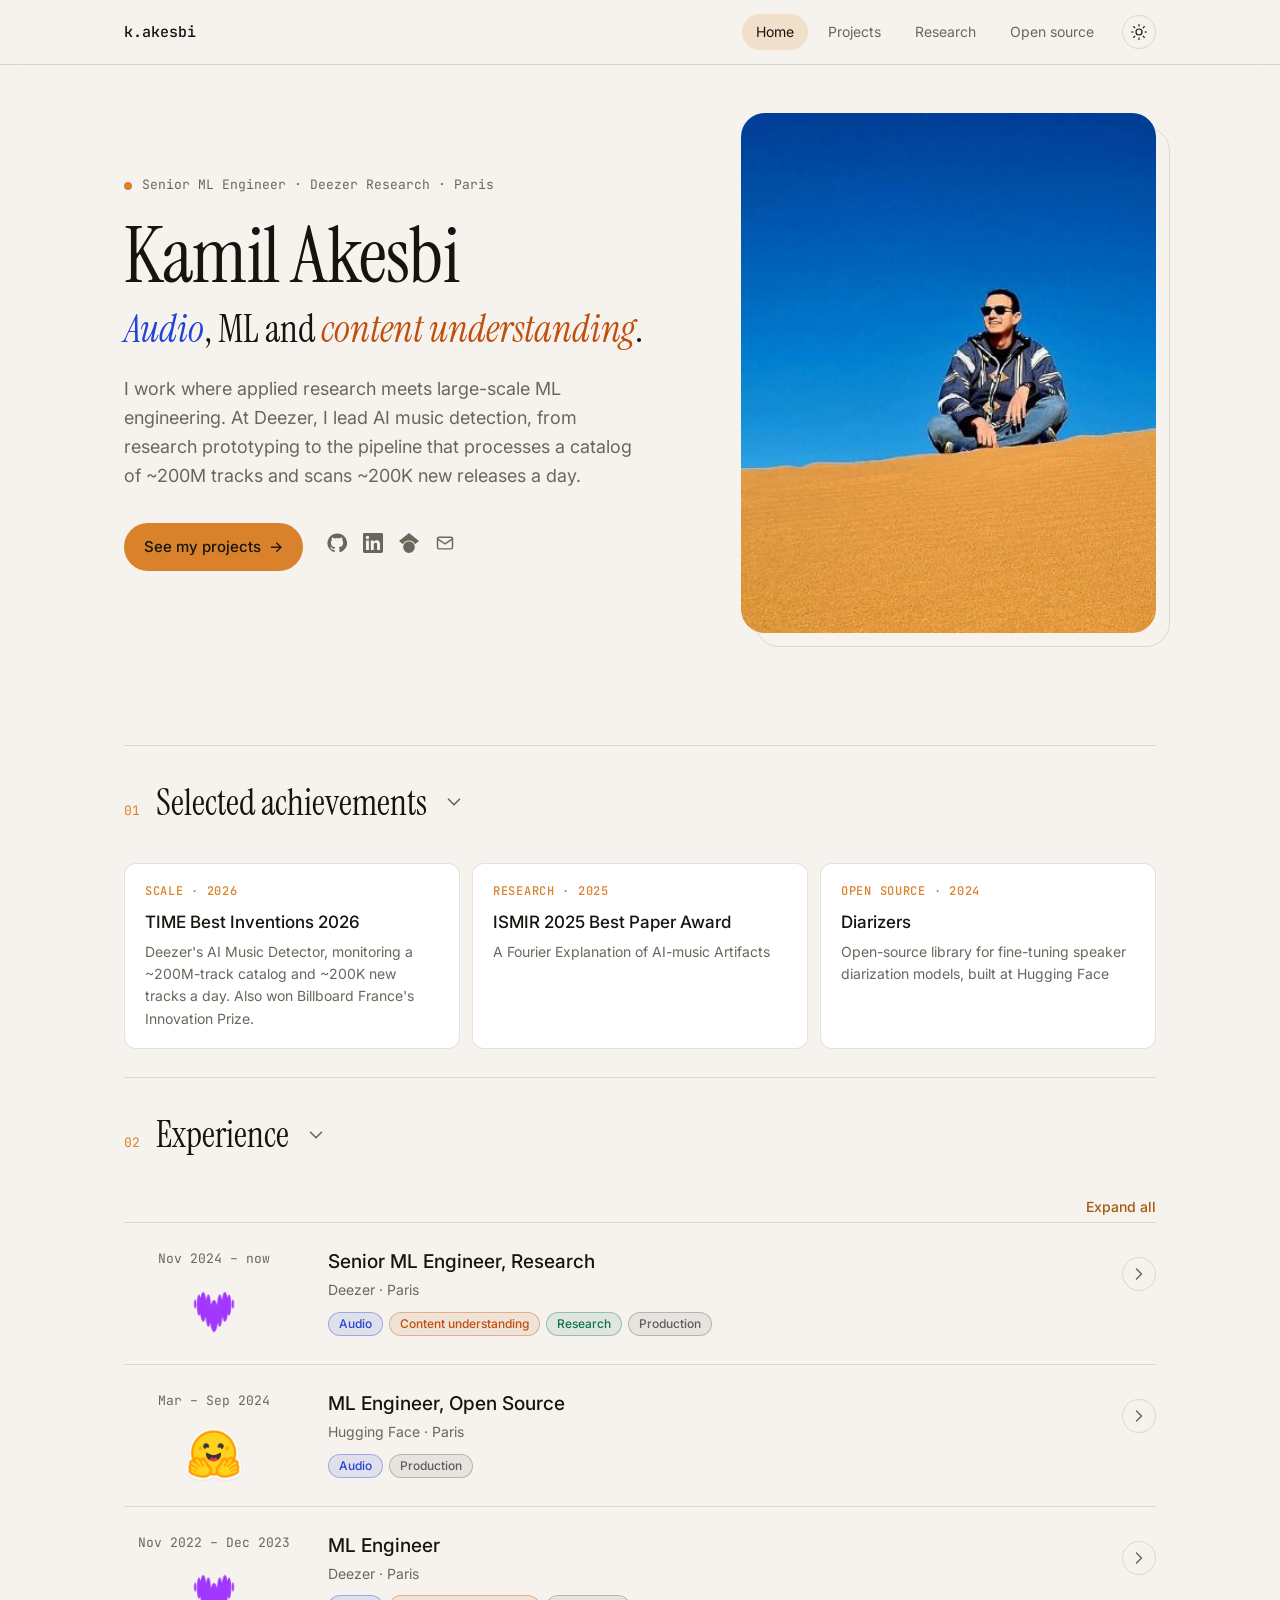
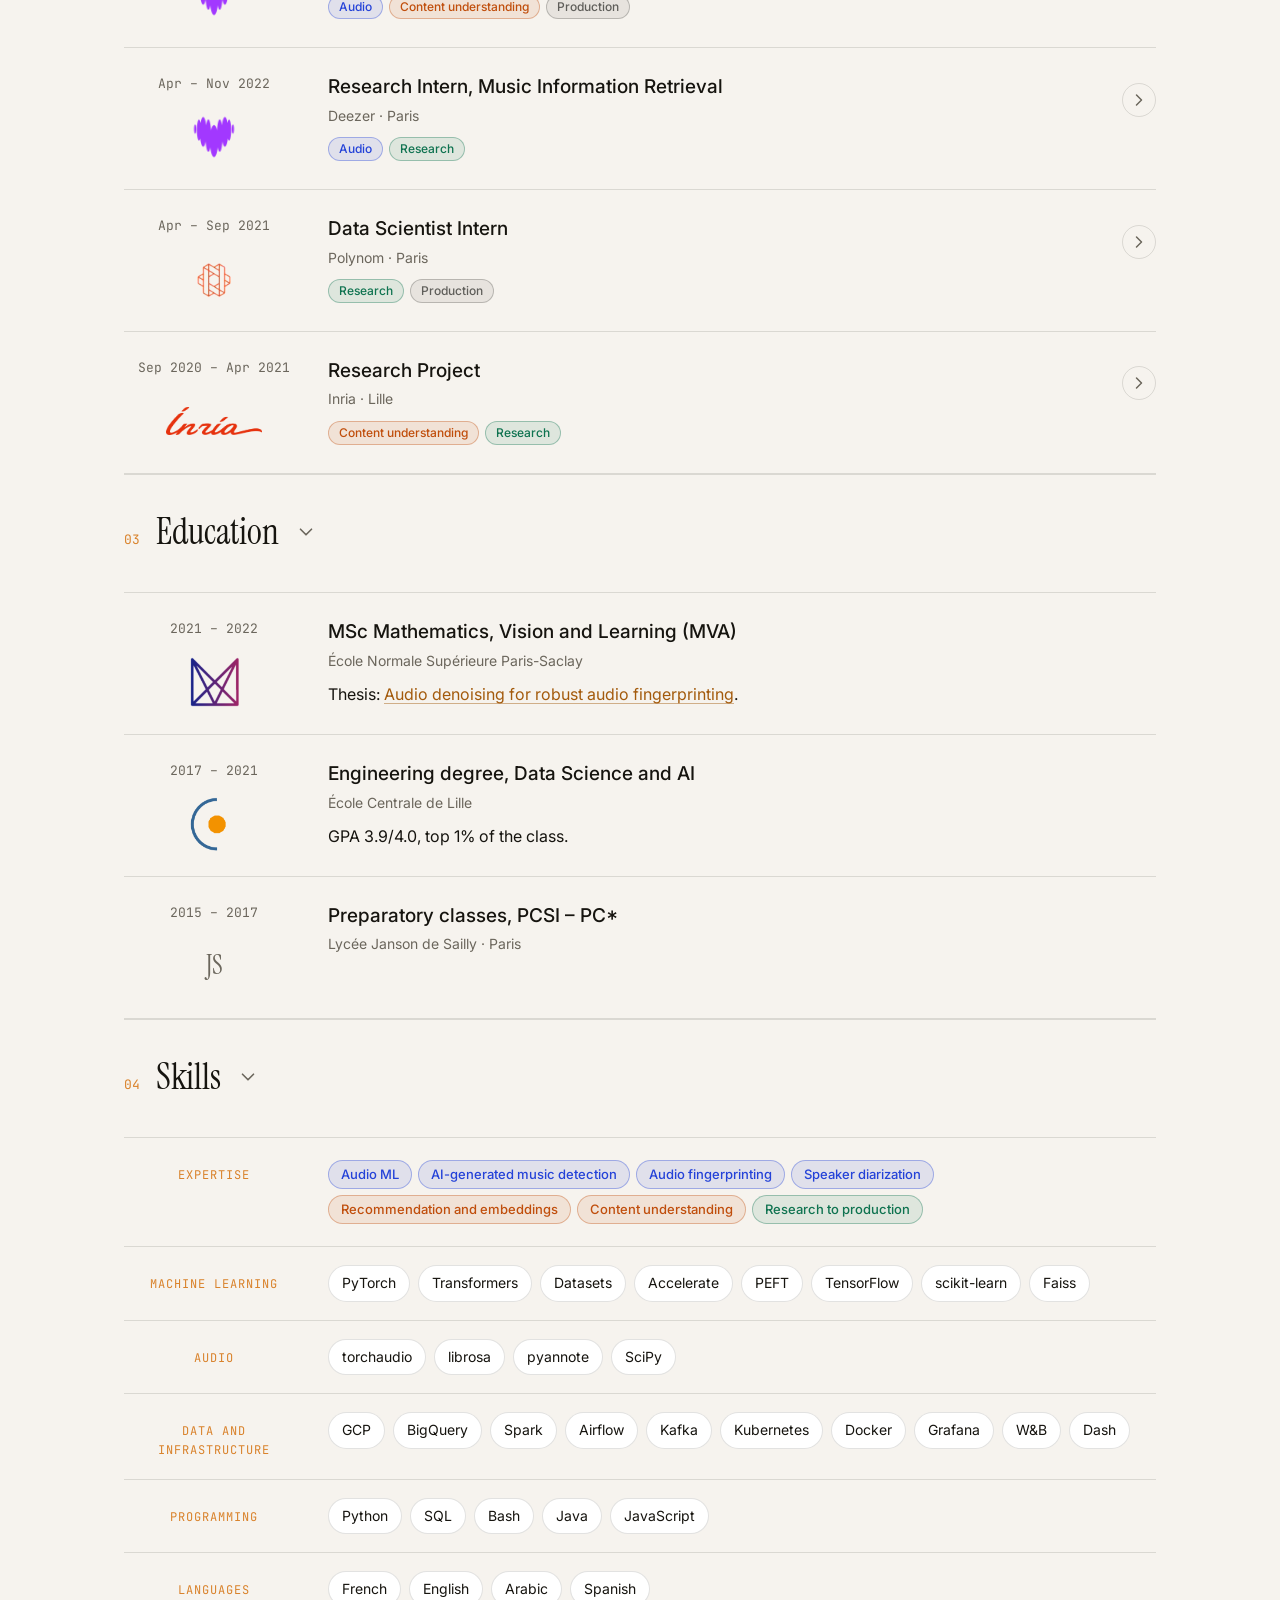
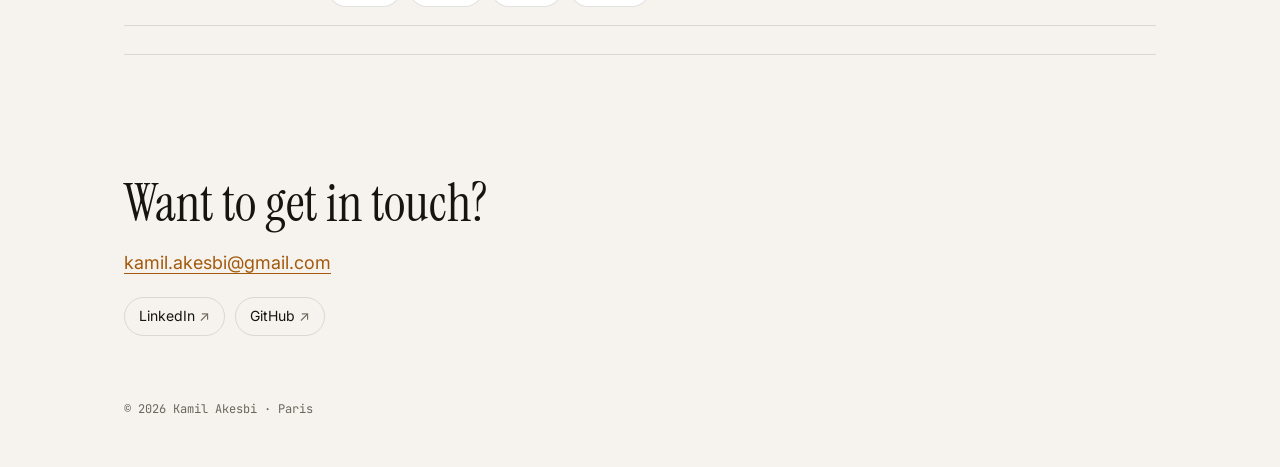
==== index.html @ e3978d7c "Publish portfolio site" ====
<!doctype html>
<html lang="en">
<head>
  <meta charset="utf-8">
  <meta name="viewport" content="width=device-width, initial-scale=1">
  <title>Kamil Akesbi</title>
  <meta name="description" content="Kamil Akesbi, Senior ML Engineer at Deezer Research. AI-generated music detection, audio fingerprinting and audio ML at scale.">
  <meta property="og:type" content="website">
  <meta property="og:title" content="Kamil Akesbi · Audio, ML and content understanding">
  <meta property="og:description" content="Senior ML Engineer at Deezer Research. AI music detection, audio fingerprinting and content understanding, from research to production.">
  <meta name="twitter:card" content="summary">
  <link rel="icon" href="data:image/svg+xml,<svg xmlns='http://www.w3.org/2000/svg' viewBox='0 0 32 32'><rect width='32' height='32' rx='8' fill='%232442D8'/><g fill='%23F6F3EE'><rect x='7' y='13' width='3' height='6' rx='1.5'/><rect x='12' y='8' width='3' height='16' rx='1.5'/><rect x='17' y='11' width='3' height='10' rx='1.5'/><rect x='22' y='14' width='3' height='4' rx='1.5'/></g></svg>">
  <link rel="preconnect" href="https://fonts.googleapis.com">
  <link rel="preconnect" href="https://fonts.gstatic.com" crossorigin>
  <link href="https://fonts.googleapis.com/css2?family=Instrument+Serif:ital@0;1&family=Inter:wght@400;500;600&family=JetBrains+Mono:wght@400;500&display=swap" rel="stylesheet">
  <link rel="stylesheet" href="styles.css?v=46">
  <script>
    try { const t = localStorage.getItem('theme'); if (t) document.documentElement.dataset.theme = t; } catch (e) {}
  </script>
</head>
<body>
  <div class="topbar">
  <header class="nav wrap">
      <a href="index.html" class="logo" aria-label="Home">k.akesbi</a>
      <nav>
        <a href="index.html" class="active" aria-current="page">Home</a>
        <a href="projects.html">Projects</a>
        <a href="research.html">Research</a>
        <a href="open-source.html">Open source</a>
        <button class="theme-toggle" id="themeToggle" aria-label="Toggle dark mode">
          <svg class="i-sun" viewBox="0 0 24 24" width="18" height="18" fill="none" stroke="currentColor" stroke-width="1.6" stroke-linecap="round"><circle cx="12" cy="12" r="4"/><path d="M12 2v2M12 20v2M4.9 4.9l1.4 1.4M17.7 17.7l1.4 1.4M2 12h2M20 12h2M4.9 19.1l1.4-1.4M17.7 6.3l1.4-1.4"/></svg>
          <svg class="i-moon" viewBox="0 0 24 24" width="18" height="18" fill="none" stroke="currentColor" stroke-width="1.6" stroke-linecap="round" stroke-linejoin="round"><path d="M20 14.5A8 8 0 0 1 9.5 4 8 8 0 1 0 20 14.5z"/></svg>
        </button>
      </nav>
    </header>
  </div>

  <main>
    <section class="hero wrap">
      <div class="hero-text">
        <p class="eyebrow"><span class="live-dot"></span>Senior ML Engineer · Deezer Research · Paris</p>
        <h1>Kamil Akesbi</h1>
        <p class="tagline"><span class="kw kw-audio">Audio</span>, ML and <span class="kw kw-content">content understanding</span>.</p>
        <p class="lede">I work where applied research meets large-scale ML engineering. At Deezer, I lead AI music detection, from research prototyping to the pipeline that processes a catalog of ~200M tracks and scans ~200K new releases a day.</p>
        <div class="cta-row">
          <a class="btn btn-primary" href="projects.html">See my projects <span aria-hidden="true">→</span></a>
          <div class="socials">
            <a href="https://github.com/kamilakesbi" aria-label="GitHub"><svg viewBox="0 0 24 24" width="20" height="20" fill="currentColor"><path d="M12 .5a11.5 11.5 0 0 0-3.64 22.41c.58.1.79-.25.79-.56v-2c-3.2.7-3.88-1.37-3.88-1.37-.52-1.33-1.28-1.69-1.28-1.69-1.05-.71.08-.7.08-.7 1.16.08 1.77 1.19 1.77 1.19 1.03 1.77 2.7 1.26 3.36.96.1-.75.4-1.26.73-1.55-2.55-.29-5.24-1.28-5.24-5.69 0-1.26.45-2.29 1.19-3.1-.12-.29-.52-1.46.11-3.05 0 0 .97-.31 3.17 1.18a11 11 0 0 1 5.77 0c2.2-1.49 3.17-1.18 3.17-1.18.63 1.59.23 2.76.11 3.05.74.81 1.19 1.84 1.19 3.1 0 4.42-2.7 5.39-5.26 5.68.41.36.78 1.06.78 2.14v3.17c0 .31.21.67.8.56A11.5 11.5 0 0 0 12 .5z"/></svg></a>
            <a href="https://www.linkedin.com/in/kamil-akesbi-19a98414a/" aria-label="LinkedIn"><svg viewBox="0 0 24 24" width="20" height="20" fill="currentColor"><path d="M20.45 20.45h-3.56v-5.57c0-1.33-.02-3.04-1.85-3.04-1.85 0-2.14 1.45-2.14 2.94v5.67H9.35V9h3.41v1.56h.05c.48-.9 1.64-1.85 3.37-1.85 3.6 0 4.27 2.37 4.27 5.46v6.28zM5.34 7.43a2.06 2.06 0 1 1 0-4.13 2.06 2.06 0 0 1 0 4.13zM7.12 20.45H3.56V9h3.56v11.45zM22.22 0H1.77C.79 0 0 .77 0 1.73v20.54C0 23.23.79 24 1.77 24h20.45c.98 0 1.78-.77 1.78-1.73V1.73C24 .77 23.2 0 22.22 0z"/></svg></a>
            <a href="https://scholar.google.com/citations?user=rhqPP6gAAAAJ" aria-label="Google Scholar"><svg viewBox="0 0 24 24" width="20" height="20" fill="currentColor"><path d="M12 24a7 7 0 1 1 0-14 7 7 0 0 1 0 14zm0-24L0 9.5l4.84 3.94A8 8 0 0 1 12 9a8 8 0 0 1 7.16 4.44L24 9.5z"/></svg></a>
            <a href="mailto:kamil.akesbi@gmail.com" aria-label="Email"><svg viewBox="0 0 24 24" width="20" height="20" fill="none" stroke="currentColor" stroke-width="1.7" stroke-linecap="round" stroke-linejoin="round"><rect x="3" y="5" width="18" height="14" rx="2"/><path d="m3 7 9 6 9-6"/></svg></a>
          </div>
        </div>
      </div>
      <figure class="portrait">
        <img src="assets/photo.jpg" alt="Kamil Akesbi sitting on top of a sand dune under a blue sky" width="460" height="460">
      </figure>
    </section>

    <section class="wrap block" id="achievements">
      <h2 class="section-title"><button class="section-toggle" type="button" aria-expanded="true" aria-controls="achievements-body"><span class="num">01</span>Selected achievements<svg class="chev" viewBox="0 0 24 24" width="22" height="22" fill="none" stroke="currentColor" stroke-width="1.8" stroke-linecap="round" stroke-linejoin="round" aria-hidden="true"><path d="m6 9 6 6 6-6"/></svg></button></h2>
      <div class="section-body" id="achievements-body"><div class="section-inner">
      <div class="press ach-grid">
        <a href="https://time.com/collection/best-inventions/2026/deezer-ai-music-detector/"><span>Scale · 2026</span>TIME Best Inventions 2026<em>Deezer's AI Music Detector, monitoring a ~200M-track catalog and ~200K new tracks a day. Also won Billboard France's Innovation Prize.</em></a>
        <a href="https://arxiv.org/abs/2506.19108"><span>Research · 2025</span>ISMIR 2025 Best Paper Award<em>A Fourier Explanation of AI-music Artifacts</em></a>
        <a href="https://github.com/huggingface/diarizers"><span>Open source · 2024</span>Diarizers<em>Open-source library for fine-tuning speaker diarization models, built at Hugging Face</em></a>
      </div>
      </div></div>
    </section>

    <section class="wrap block" id="experience">
      <h2 class="section-title"><button class="section-toggle" type="button" aria-expanded="true" aria-controls="experience-body"><span class="num">02</span>Experience<svg class="chev" viewBox="0 0 24 24" width="22" height="22" fill="none" stroke="currentColor" stroke-width="1.8" stroke-linecap="round" stroke-linejoin="round" aria-hidden="true"><path d="m6 9 6 6 6-6"/></svg></button></h2>
      <div class="section-body" id="experience-body"><div class="section-inner"><div class="exp-tools"><button class="expand-all" type="button">Expand all</button></div>
      <ol class="cv">
        <li>
          <div class="cv-side"><span class="when">Nov 2024 – now</span><span class="logo-tile"><img src="assets/logos/deezer.png" alt="Deezer logo" width="48" height="48" loading="lazy"></span></div>
          <div><div class="cv-head"><div><h3>Senior ML Engineer, Research</h3><p class="org">Deezer · Paris</p></div><button class="job-toggle" type="button" aria-expanded="false" aria-controls="job-1" aria-label="Show details: Senior ML Engineer, Research"><svg class="chev" viewBox="0 0 24 24" width="20" height="20" fill="none" stroke="currentColor" stroke-width="1.8" stroke-linecap="round" stroke-linejoin="round" aria-hidden="true"><path d="m6 9 6 6 6-6"/></svg></button></div>
          <div class="tags"><span class="tg t-audio">Audio</span><span class="tg t-content">Content understanding</span><span class="tg t-research">Research</span><span class="tg t-prod">Production</span></div>
          <div class="section-body job-body collapsed" id="job-1"><div class="section-inner"><ul class="ticks ticks-2">
            <li><span class="lvl1">Led Deezer's AI music detection system end to end, from research prototype to production</span>
              <ul class="sub">
                <li>Packaged and deployed the <a href="https://arxiv.org/abs/2506.19108">core fingerprint model</a>, processing <strong>~200K tracks a day</strong></li>
                <li>Trained and deployed multi-class source classifiers covering 7+ generators (Suno, ElevenLabs, Lyria and more)</li>
                <li>Reached <strong>&gt;99.5% recall at &lt;0.01% false positive rate</strong> by scaling the training database 10× and adopting modern deep learning techniques</li>
                <li>Defined and deployed the rules engine behind Deezer's <a href="https://newsroom-deezer.com/2025/06/deezer-launches-worlds-first-ai-tagging-system-for-music-streaming/">"AI-generated" album tag</a>, now on <strong>14M+ albums</strong></li>
                <li>Recognition: <strong>TIME's Best Inventions of 2026</strong>, Billboard France's Innovation Prize and the <strong>ISMIR 2025 Best Paper Award</strong></li>
              </ul>
            </li>
            <li><span class="lvl1">Built the systems that keep detection accurate as generators evolve</span>
              <ul class="sub">
                <li>Built drift monitoring and retraining pipelines fed by data scraped from GenAI platforms</li>
                <li>Streamlined the research-to-production pipeline: retraining from scratch on new data and inference over the <strong>200M-track catalog in 30 minutes</strong></li>
                <li>Deployed a <a href="https://arxiv.org/abs/2607.25530">zero-shot, clustering-based visualization engine</a> that surfaces emerging AI models in weekly uploads</li>
                <li>Shipped internal prototypes of the latest detection research, such as <a href="https://arxiv.org/abs/2607.27454">robustness to speed changes</a> and <a href="https://arxiv.org/abs/2607.26874">local detection</a></li>
              </ul>
            </li>
            <li><span class="lvl1">Turned research papers into production prototypes with Deezer's researchers</span>
              <ul class="sub">
                <li>Rebuilt datasets and pipelines, retrained and optimized models, and found what breaks on real-world data</li>
                <li>Deployed a query-to-playlist prototype based on <a href="https://arxiv.org/abs/2507.15826"><em>Just Ask for Music (JAM)</em></a></li>
              </ul>
            </li>
            <li><span class="lvl1">Improved the data pipelines and embedding-space understanding behind <a href="https://newsroom-deezer.com/2026/02/deezer-launches-flow-tuner-personalized-recommendations/">Flow Tuner</a>, Deezer's recommendation feature</span>
              <ul class="sub">
                <li>Aligned weekly embeddings and grouped clusters into communities that stay stable over time</li>
                <li>Used these stable communities to surface regional genres and cultural communities left out of Flow Tuner because they had no genre label</li>
              </ul>
            </li>
            <li><span class="lvl1">Mentored junior engineers</span></li>
          </ul>
          <a class="cv-link" href="projects.html#ai-detection">See my work at Deezer →</a></div></div></div>
        </li>
        <li>
          <div class="cv-side"><span class="when">Mar – Sep 2024</span><span class="logo-tile"><img src="assets/logos/huggingface.png" alt="Hugging Face logo" width="48" height="48" loading="lazy"></span></div>
          <div><div class="cv-head"><div><h3>ML Engineer, Open Source</h3><p class="org">Hugging Face · Paris</p></div><button class="job-toggle" type="button" aria-expanded="false" aria-controls="job-2" aria-label="Show details: ML Engineer, Open Source"><svg class="chev" viewBox="0 0 24 24" width="20" height="20" fill="none" stroke="currentColor" stroke-width="1.8" stroke-linecap="round" stroke-linejoin="round" aria-hidden="true"><path d="m6 9 6 6 6-6"/></svg></button></div>
          <div class="tags"><span class="tg t-audio">Audio</span><span class="tg t-prod">Production</span></div>
          <div class="section-body job-body collapsed" id="job-2"><div class="section-inner"><ul class="ticks ticks-2">
            <li><span class="lvl1">Made speaker diarization accessible through open source</span>
              <ul class="sub">
                <li>Lead developer of <a href="https://github.com/huggingface/diarizers">Diarizers</a>, a library for fine-tuning speaker diarization models</li>
                <li>Published fine-tuned models in 5 languages, datasets and tutorial notebooks on the Hugging Face Hub</li>
                <li>Designed a pipeline that generates synthetic diarization datasets</li>
                <li>Designed a pipeline for joint diarization and transcription enhanced with LLMs</li>
              </ul>
            </li>
            <li><span class="lvl1">Contributed audio models and maintenance to Transformers</span>
              <ul class="sub">
                <li>Added the Descript Audio Codec model</li>
                <li>Brought FlashAttention 2 and SDPA to the Wav2Vec2 family</li>
                <li>Fixed and extended Whisper's timestamps, long-form decoding and fallback generation</li>
              </ul>
            </li>
          </ul>
          <a class="cv-link" href="open-source.html">See my work at Hugging Face →</a></div></div></div>
        </li>
        <li>
          <div class="cv-side"><span class="when">Nov 2022 – Dec 2023</span><span class="logo-tile"><img src="assets/logos/deezer.png" alt="Deezer logo" width="48" height="48" loading="lazy"></span></div>
          <div><div class="cv-head"><div><h3>ML Engineer</h3><p class="org">Deezer · Paris</p></div><button class="job-toggle" type="button" aria-expanded="false" aria-controls="job-3" aria-label="Show details: ML Engineer"><svg class="chev" viewBox="0 0 24 24" width="20" height="20" fill="none" stroke="currentColor" stroke-width="1.8" stroke-linecap="round" stroke-linejoin="round" aria-hidden="true"><path d="m6 9 6 6 6-6"/></svg></button></div>
          <div class="tags"><span class="tg t-audio">Audio</span><span class="tg t-content">Content understanding</span><span class="tg t-prod">Production</span></div>
          <div class="section-body job-body collapsed" id="job-3"><div class="section-inner"><ul class="ticks ticks-2">
            <li><span class="lvl1">Identified music from short, noisy, real-world recordings</span>
              <ul class="sub">
                <li>Adapted Deezer's audio fingerprinting and deduplication technology to work on noisy recordings</li>
                <li>Prototyped it as a replacement for SongCatcher, Deezer's music recognition feature</li>
                <li>Designed a learning-to-hash method, inspired by product quantization, that finds sped-up and compressed versions of songs among Deezer's <strong>8M most-streamed tracks</strong></li>
              </ul>
            </li>
            <li><span class="lvl1">Built content tagging for Flow</span>
              <ul class="sub">
                <li>Designed, trained and deployed a self-supervised genre and mood classifier</li>
              </ul>
            </li>
          </ul>
          <a class="cv-link" href="open-source.html#fingerprinting">See the fingerprinting work →</a></div></div></div>
        </li>
        <li>
          <div class="cv-side"><span class="when">Apr – Nov 2022</span><span class="logo-tile"><img src="assets/logos/deezer.png" alt="Deezer logo" width="48" height="48" loading="lazy"></span></div>
          <div><div class="cv-head"><div><h3>Research Intern, Music Information Retrieval</h3><p class="org">Deezer · Paris</p></div><button class="job-toggle" type="button" aria-expanded="false" aria-controls="job-4" aria-label="Show details: Research Intern, Music Information Retrieval"><svg class="chev" viewBox="0 0 24 24" width="20" height="20" fill="none" stroke="currentColor" stroke-width="1.8" stroke-linecap="round" stroke-linejoin="round" aria-hidden="true"><path d="m6 9 6 6 6-6"/></svg></button></div>
          <div class="tags"><span class="tg t-audio">Audio</span><span class="tg t-research">Research</span></div>
          <div class="section-body job-body collapsed" id="job-4"><div class="section-inner"><ul class="ticks ticks-2">
            <li><span class="lvl1">Made audio fingerprinting robust to noise</span>
              <ul class="sub">
                <li>Reviewed the literature on speech enhancement, music denoising and audio fingerprinting</li>
                <li>Built an open-source augmentation pipeline that simulates music recorded in noisy, real-world environments</li>
                <li>Designed and trained deep learning models for music denoising</li>
                <li>This work became my MSc thesis and an ISMIR 2023 late-breaking demo</li>
              </ul>
            </li>
          </ul>
          <a class="cv-link" href="research.html">See my research at Deezer →</a></div></div></div>
        </li>
        <li>
          <div class="cv-side"><span class="when">Apr – Sep 2021</span><span class="logo-tile"><img src="assets/logos/polynom.png" alt="Polynom logo" width="48" height="48" loading="lazy"></span></div>
          <div><div class="cv-head"><div><h3>Data Scientist Intern</h3><p class="org">Polynom · Paris</p></div><button class="job-toggle" type="button" aria-expanded="false" aria-controls="job-5" aria-label="Show details: Data Scientist Intern"><svg class="chev" viewBox="0 0 24 24" width="20" height="20" fill="none" stroke="currentColor" stroke-width="1.8" stroke-linecap="round" stroke-linejoin="round" aria-hidden="true"><path d="m6 9 6 6 6-6"/></svg></button></div>
          <div class="tags"><span class="tg t-research">Research</span><span class="tg t-prod">Production</span></div>
          <div class="section-body job-body collapsed" id="job-5"><div class="section-inner"><ul class="ticks ticks-2">
            <li><span class="lvl1">Developed decision-support tools for ophthalmic diagnosis</span>
              <ul class="sub">
                <li>Designed and trained a CNN to detect and classify pathologies on retinal OCT images</li>
                <li>Researched visualization methods (Grad-CAM, autoencoders, GANs) that highlight pathological areas, making predictions interpretable for clinicians</li>
              </ul>
            </li>
            <li><span class="lvl1">Built the tooling around the model</span>
              <ul class="sub">
                <li>An annotation tool that collects expert feedback into a continuously updated dataset on Google Cloud</li>
                <li>A customer-facing web app built with Dash</li>
              </ul>
            </li>
          </ul>
          <a class="cv-link" href="https://github.com/kamilakesbi/CompVis-Retina-Disease-Visualisation">See the Grad-CAM project →</a></div></div></div>
        </li>
        <li>
          <div class="cv-side"><span class="when">Sep 2020 – Apr 2021</span><span class="logo-tile logo-wide logo-inria"><img src="assets/logos/inria.png" alt="Inria logo" width="112" height="48" loading="lazy"></span></div>
          <div><div class="cv-head"><div><h3>Research Project</h3><p class="org">Inria · Lille</p></div><button class="job-toggle" type="button" aria-expanded="false" aria-controls="job-6" aria-label="Show details: Research Project"><svg class="chev" viewBox="0 0 24 24" width="20" height="20" fill="none" stroke="currentColor" stroke-width="1.8" stroke-linecap="round" stroke-linejoin="round" aria-hidden="true"><path d="m6 9 6 6 6-6"/></svg></button></div>
          <div class="tags"><span class="tg t-content">Content understanding</span><span class="tg t-research">Research</span></div>
          <div class="section-body job-body collapsed" id="job-6"><div class="section-inner"><ul class="ticks ticks-2">
            <li><span class="lvl1">Explored music generation with Music Transformer, from Google Brain's Magenta team</span>
              <ul class="sub">
                <li>Implemented, trained and fine-tuned the Transformer for symbolic music generation</li>
                <li>Analyzed the learned attention weights in light of music theory</li>
                <li>Contributed to a JIM 2021 paper on NLP techniques applied to symbolic music</li>
              </ul>
            </li>
          </ul>
          <a class="cv-link" href="https://hal.science/hal-03279850v1">See the paper →</a></div></div></div>
        </li>
      </ol>
      </div></div>
    </section>

    <section class="wrap block" id="education">
      <h2 class="section-title"><button class="section-toggle" type="button" aria-expanded="true" aria-controls="education-body"><span class="num">03</span>Education<svg class="chev" viewBox="0 0 24 24" width="22" height="22" fill="none" stroke="currentColor" stroke-width="1.8" stroke-linecap="round" stroke-linejoin="round" aria-hidden="true"><path d="m6 9 6 6 6-6"/></svg></button></h2>
      <div class="section-body" id="education-body"><div class="section-inner">
      <ol class="cv">
        <li>
          <div class="cv-side"><span class="when">2021 – 2022</span><span class="logo-tile"><img src="assets/logos/mva.png" alt="MVA logo" width="48" height="48" loading="lazy"></span></div>
          <div><div class="cv-head"><div><h3>MSc Mathematics, Vision and Learning (MVA)</h3><p class="org">École Normale Supérieure Paris-Saclay</p></div></div>
          <p>Thesis: <a href="https://arxiv.org/abs/2212.11277">Audio denoising for robust audio fingerprinting</a>.</p></div>
        </li>
        <li>
          <div class="cv-side"><span class="when">2017 – 2021</span><span class="logo-tile"><img src="assets/logos/centrale-lille.png" alt="Centrale Lille logo" width="48" height="48" loading="lazy"></span></div>
          <div><div class="cv-head"><div><h3>Engineering degree, Data Science and AI</h3><p class="org">École Centrale de Lille</p></div></div>
          <p>GPA 3.9/4.0, top 1% of the class.</p></div>
        </li>
        <li>
          <div class="cv-side"><span class="when">2015 – 2017</span><span class="logo-tile logo-mono" aria-hidden="true">JS</span></div>
          <div><div class="cv-head"><div><h3>Preparatory classes, PCSI – PC*</h3><p class="org">Lycée Janson de Sailly · Paris</p></div></div></div>
        </li>
      </ol>
      </div></div>
    </section>

    <section class="wrap block" id="skills">
      <h2 class="section-title"><button class="section-toggle" type="button" aria-expanded="true" aria-controls="skills-body"><span class="num">04</span>Skills<svg class="chev" viewBox="0 0 24 24" width="22" height="22" fill="none" stroke="currentColor" stroke-width="1.8" stroke-linecap="round" stroke-linejoin="round" aria-hidden="true"><path d="m6 9 6 6 6-6"/></svg></button></h2>
      <div class="section-body" id="skills-body"><div class="section-inner">
      <dl class="skill-rows">
          <div class="skill-row"><dt>Expertise</dt><dd><div class="tags skill-expertise"><span class="tg t-audio">Audio ML</span><span class="tg t-audio">AI-generated music detection</span><span class="tg t-audio">Audio fingerprinting</span><span class="tg t-audio">Speaker diarization</span><span class="tg t-content">Recommendation and embeddings</span><span class="tg t-content">Content understanding</span><span class="tg t-research">Research to production</span></div></dd></div>
          <div class="skill-row"><dt>Machine learning</dt><dd><ul class="chips"><li>PyTorch</li><li>Transformers</li><li>Datasets</li><li>Accelerate</li><li>PEFT</li><li>TensorFlow</li><li>scikit-learn</li><li>Faiss</li></ul></dd></div>
          <div class="skill-row"><dt>Audio</dt><dd><ul class="chips"><li>torchaudio</li><li>librosa</li><li>pyannote</li><li>SciPy</li></ul></dd></div>
          <div class="skill-row"><dt>Data and infrastructure</dt><dd><ul class="chips"><li>GCP</li><li>BigQuery</li><li>Spark</li><li>Airflow</li><li>Kafka</li><li>Kubernetes</li><li>Docker</li><li>Grafana</li><li>W&amp;B</li><li>Dash</li></ul></dd></div>
          <div class="skill-row"><dt>Programming</dt><dd><ul class="chips"><li>Python</li><li>SQL</li><li>Bash</li><li>Java</li><li>JavaScript</li></ul></dd></div>
          <div class="skill-row"><dt>Languages</dt><dd><ul class="chips"><li>French</li><li>English</li><li>Arabic</li><li>Spanish</li></ul></dd></div>
        </dl>
      </div></div>
    </section>
  </main>

  <footer class="footer wrap">
    <p class="footer-big">Want to get in touch?</p>
    <a class="footer-mail" href="mailto:kamil.akesbi@gmail.com">kamil.akesbi@gmail.com</a>
    <ul class="footer-links">
      <li><a href="https://www.linkedin.com/in/kamil-akesbi-19a98414a/">LinkedIn</a></li>
      <li><a href="https://github.com/kamilakesbi">GitHub</a></li>
    </ul>
    <p class="footer-small">© 2026 Kamil Akesbi · Paris</p>
  </footer>

  <script src="main.js?v=46"></script>
</body>
</html>
---- styles.css ----
:root {
  --bg: #F6F3EE;
  --surface: #FFFFFF;
  --ink: #16140F;
  --muted: #6B665C;
  --line: rgba(22, 20, 15, 0.12);
  --accent: #16140F;
  --accent-ink: #F6F3EE;
  --sand: #D9822B;
  --audio: #2442D8;
  --content: #C04E0C;
  --research: #0F7350;
  --prod: #5F5E5A;
  --audio-ink: #FFFFFF;
  --content-ink: #FFFFFF;
  --reco: #B5302B;
  --reco-ink: #FFFFFF;
  --research-ink: #FFFFFF;
  --dot: #D9822B;
  --link: #A35A0C;
  --serif: "Instrument Serif", Georgia, serif;
  --sans: "Inter", system-ui, -apple-system, sans-serif;
  --mono: "JetBrains Mono", ui-monospace, monospace;
  color-scheme: light;
}
@media (prefers-color-scheme: dark) {
  :root:not([data-theme="light"]) {
    --bg: #100F0D;
    --surface: #1A1916;
    --ink: #EDE9E1;
    --muted: #9C968A;
    --line: rgba(237, 233, 225, 0.12);
    --accent: #EDE9E1;
    --accent-ink: #100F0D;
    --sand: #F0A953;
    --audio: #8095FF;
    --content: #F4874A;
    --research: #4FC79B;
    --prod: #B4B2A9;
    --audio-ink: #100F0D;
    --content-ink: #100F0D;
    --reco: #F2706A;
    --reco-ink: #100F0D;
    --research-ink: #100F0D;
    --dot: #F0A953;
    --link: #F0A953;
    color-scheme: dark;
  }
}
:root[data-theme="dark"] {
  --bg: #100F0D;
  --surface: #1A1916;
  --ink: #EDE9E1;
  --muted: #9C968A;
  --line: rgba(237, 233, 225, 0.12);
  --accent: #EDE9E1;
  --accent-ink: #100F0D;
  --sand: #F0A953;
  --audio: #8095FF;
  --content: #F4874A;
  --research: #4FC79B;
  --prod: #B4B2A9;
  --audio-ink: #100F0D;
  --content-ink: #100F0D;
  --reco: #F2706A;
  --reco-ink: #100F0D;
  --research-ink: #100F0D;
  --dot: #F0A953;
  --link: #F0A953;
  color-scheme: dark;
}

* { box-sizing: border-box; }
html { -webkit-text-size-adjust: 100%; }
body {
  margin: 0;
  background: var(--bg);
  color: var(--ink);
  font-family: var(--sans);
  font-size: 16px;
  line-height: 1.6;
  -webkit-font-smoothing: antialiased;
}
a { color: inherit; text-decoration: none; }
img { max-width: 100%; display: block; }
.wrap { max-width: 1080px; margin: 0 auto; padding: 0 24px; }

/* Nav */
.nav { display: flex; justify-content: space-between; align-items: center; padding-top: 28px; padding-bottom: 28px; }
.logo { font-family: var(--mono); font-weight: 500; font-size: 15px; }
.nav nav { display: flex; align-items: center; gap: 28px; font-size: 14px; color: var(--muted); }
.nav nav a:hover { color: var(--ink); }
.theme-toggle { background: none; border: 1px solid var(--line); color: var(--ink); width: 34px; height: 34px; border-radius: 50%; display: grid; place-items: center; cursor: pointer; }
.theme-toggle:hover { border-color: var(--muted); }
.i-moon { display: none; }
:root[data-theme="dark"] .i-sun { display: none; }
:root[data-theme="dark"] .i-moon { display: block; }
@media (prefers-color-scheme: dark) {
  :root:not([data-theme="light"]) .i-sun { display: none; }
  :root:not([data-theme="light"]) .i-moon { display: block; }
}

/* Hero */
.hero { display: grid; grid-template-columns: minmax(0, 1.35fr) minmax(0, 1fr); gap: 56px; align-items: center; padding-top: 48px; padding-bottom: 40px; }
.eyebrow { font-family: var(--mono); font-size: 13px; color: var(--muted); margin: 0 0 20px; display: flex; align-items: center; gap: 10px; }
.live-dot { width: 8px; height: 8px; border-radius: 50%; background: var(--dot); box-shadow: 0 0 0 0 var(--dot); animation: pulse 2.4s infinite; flex-shrink: 0; }
@keyframes pulse { 0% { box-shadow: 0 0 0 0 color-mix(in srgb, var(--dot) 60%, transparent); } 70% { box-shadow: 0 0 0 10px transparent; } 100% { box-shadow: 0 0 0 0 transparent; } }
h1 { font-family: var(--serif); font-weight: 400; font-size: clamp(44px, 6.4vw, 78px); line-height: 1.02; letter-spacing: -0.01em; margin: 0 0 24px; }
h1 em { color: var(--accent); }
.hero h1 { margin-bottom: 12px; }
.tagline { font-family: var(--serif); font-size: clamp(26px, 3.2vw, 38px); line-height: 1.15; margin: 0 0 24px; }
.lede { font-size: 18px; color: var(--muted); max-width: 520px; margin: 0 0 32px; }
.cta-row { display: flex; align-items: center; gap: 24px; flex-wrap: wrap; }
.btn { display: inline-flex; align-items: center; gap: 8px; padding: 12px 20px; border-radius: 999px; font-size: 15px; font-weight: 500; transition: transform .15s ease; }
.btn-primary { background: var(--accent); color: var(--accent-ink); }
.btn:hover { transform: translateY(-1px); }
.socials { display: flex; gap: 16px; color: var(--muted); }
.socials a:hover { color: var(--ink); }
.portrait { margin: 0; position: relative; }
.portrait img { width: 100%; height: auto; aspect-ratio: 4 / 5; object-fit: cover; object-position: 62% 50%; border-radius: 24px; }
.portrait::after { content: ""; position: absolute; inset: 14px -14px -14px 14px; border: 1px solid var(--line); border-radius: 24px; z-index: -1; }

/* Spectrum */
.spectrum { padding-top: 24px; padding-bottom: 8px; }
#spectrum { width: 100%; height: 160px; display: block; }
.spectrum-legend { display: flex; flex-wrap: wrap; gap: 8px 24px; font-family: var(--mono); font-size: 12px; color: var(--muted); padding-top: 12px; border-top: 1px solid var(--line); }
.spectrum-legend a { margin-left: auto; color: var(--accent); }
.sw { display: inline-block; width: 10px; height: 10px; border-radius: 2px; margin-right: 8px; vertical-align: -1px; }
.sw-real { background: var(--ink); opacity: .35; }
.sw-ai { background: var(--sand); }

/* Sections */
.block { padding-top: 88px; }
.section-title { font-family: var(--serif); font-weight: 400; font-size: 36px; margin: 0 0 32px; display: flex; align-items: baseline; gap: 16px; }
.num { font-family: var(--mono); font-size: 13px; color: var(--sand); }

.awards { display: grid; grid-template-columns: repeat(3, minmax(0, 1fr)); gap: 16px; }
.award { background: var(--surface); border: 1px solid var(--line); border-radius: 16px; padding: 24px; display: flex; flex-direction: column; gap: 6px; transition: border-color .2s, transform .2s; }
.award:hover { border-color: var(--accent); transform: translateY(-2px); }
.award-org { font-family: var(--mono); font-size: 12px; color: var(--muted); text-transform: uppercase; letter-spacing: .08em; }
.award-name { font-family: var(--serif); font-size: 28px; line-height: 1.1; }
.award-desc { font-size: 14px; color: var(--muted); }

.stats { display: grid; grid-template-columns: repeat(4, minmax(0, 1fr)); border-top: 1px solid var(--line); }
.stat { padding: 24px 24px 0 0; display: flex; flex-direction: column; gap: 6px; }
.stat + .stat { padding-left: 24px; border-left: 1px solid var(--line); }
.stat-n { font-family: var(--serif); font-size: 52px; line-height: 1; color: var(--accent); }
.stat-l { font-size: 14px; color: var(--muted); }

.cards { display: grid; grid-template-columns: 1.4fr 1fr 1fr; gap: 16px; }
.card { background: var(--surface); border: 1px solid var(--line); border-radius: 16px; padding: 28px; display: flex; flex-direction: column; gap: 10px; transition: border-color .2s, transform .2s; }
.card:hover { border-color: var(--accent); transform: translateY(-2px); }
.card h3 { font-family: var(--serif); font-weight: 400; font-size: 28px; line-height: 1.1; margin: 0; }
.card p { margin: 0; color: var(--muted); font-size: 15px; flex: 1; }
.card-feature { background: var(--accent); color: var(--accent-ink); border-color: var(--accent); }
.card-feature p, .card-feature .tag { color: color-mix(in srgb, var(--accent-ink) 78%, transparent); }
.tag { font-family: var(--mono); font-size: 12px; color: var(--muted); }
.more { font-size: 14px; font-weight: 500; }

.timeline { list-style: none; margin: 0 0 24px; padding: 0; border-top: 1px solid var(--line); }
.timeline li { display: grid; grid-template-columns: 160px 1fr; gap: 16px; padding: 14px 0; border-bottom: 1px solid var(--line); }
.when { font-family: var(--mono); font-size: 13px; color: var(--muted); padding-top: 2px; }
.what strong { font-weight: 500; }
.text-link { color: var(--accent); font-weight: 500; font-size: 15px; }

/* Footer */
.footer { padding-top: 120px; padding-bottom: 48px; }
.footer-big { font-family: var(--serif); font-size: clamp(32px, 4.5vw, 52px); line-height: 1.1; margin: 0 0 16px; max-width: 760px; }
.footer-mail { font-size: 18px; color: var(--accent); border-bottom: 1px solid currentColor; }
.footer-small { font-family: var(--mono); font-size: 12px; color: var(--muted); margin: 64px 0 0; }

/* Reveal on scroll */
.reveal { opacity: 0; transform: translateY(16px); transition: opacity .6s ease, transform .6s ease; }
.reveal.in { opacity: 1; transform: none; }

/* Responsive */
@media (max-width: 860px) {
  .hero { grid-template-columns: 1fr; gap: 36px; padding-top: 16px; }
  .portrait { max-width: 360px; }
  .awards, .cards { grid-template-columns: 1fr; }
  .stats { grid-template-columns: repeat(2, minmax(0, 1fr)); }
  .stat:nth-child(3) { border-left: none; padding-left: 0; }
  .stat { padding-bottom: 24px; }
}
@media (max-width: 600px) {
  .wrap { padding-left: 16px; padding-right: 16px; }
  .portrait::after { inset: 10px -8px -10px 10px; }
  .nav { flex-wrap: wrap; gap: 14px; padding-top: 20px; padding-bottom: 12px; }
  .nav nav { gap: 16px; font-size: 13px; width: 100%; justify-content: space-between; }
  .block { padding-top: 64px; }
  .section-title { font-size: 30px; }
  .stat-n { font-size: 40px; }
  .stat + .stat { padding-left: 16px; }
  .timeline li { grid-template-columns: 1fr; gap: 2px; }
  .spectrum-legend a { margin-left: 0; }
}
@media (prefers-reduced-motion: reduce) {
  *, *::before, *::after { animation: none !important; transition: none !important; }
  .reveal { opacity: 1; transform: none; }
}

/* ---------- Inner pages ---------- */
.nav nav a.active { color: var(--ink); }
.page-head { padding-top: 56px; padding-bottom: 24px; }
.page-title { font-size: clamp(40px, 5.6vw, 68px); max-width: 820px; }
.page-title em { color: var(--accent); }
.jump { list-style: none; padding: 0; margin: 8px 0 0; display: flex; flex-wrap: wrap; gap: 8px; }
.jump a { display: inline-block; font-size: 14px; padding: 6px 14px; border: 1px solid var(--line); border-radius: 999px; color: var(--muted); }
.jump a:hover { color: var(--ink); border-color: var(--muted); }

/* Case study */
.case { margin-top: 64px; scroll-margin-top: 24px; }
.case-hero { background: var(--accent); color: var(--accent-ink); padding: 64px 0 56px; }
.case-kicker { font-family: var(--mono); font-size: 13px; margin: 0 0 16px; opacity: .8; }
.case-title { font-family: var(--serif); font-weight: 400; font-size: clamp(36px, 5vw, 60px); line-height: 1.05; margin: 0 0 40px; max-width: 860px; }
.case-meta { display: grid; grid-template-columns: repeat(3, minmax(0, 1fr)); gap: 24px; border-top: 1px solid color-mix(in srgb, var(--accent-ink) 30%, transparent); padding-top: 20px; font-size: 15px; }
.case-meta span { display: block; font-family: var(--mono); font-size: 12px; text-transform: uppercase; letter-spacing: .08em; opacity: .75; margin-bottom: 4px; }
.case-body { padding-top: 24px; }
.case-row { display: grid; grid-template-columns: 220px minmax(0, 1fr); gap: 40px; padding: 48px 0; border-bottom: 1px solid var(--line); }
.case-row:last-child { border-bottom: none; }
.case-label { font-family: var(--serif); font-weight: 400; font-size: 28px; line-height: 1.15; margin: 0; display: flex; flex-direction: column; gap: 8px; }
.case-content > p { font-size: 17px; margin: 0 0 24px; max-width: 680px; }
.case-content strong { font-weight: 600; }

/* Growth chart */
.growth { margin: 8px 0 0; background: var(--surface); border: 1px solid var(--line); border-radius: 16px; padding: 24px 24px 16px; }
.growth-bars { display: grid; grid-template-columns: repeat(3, minmax(0, 1fr)); gap: 24px; height: 220px; align-items: end; border-bottom: 1px solid var(--line); }
.gb { height: 100%; display: flex; flex-direction: column; justify-content: flex-end; align-items: center; gap: 6px; position: relative; }
.gb-val { font-family: var(--mono); font-size: 13px; color: var(--ink); }
.gb-bar { width: min(56px, 60%); height: calc(var(--v) * 0.82); min-height: 4px; background: var(--accent); border-radius: 4px 4px 0 0; cursor: default; }
.gb-bar:hover { opacity: .85; }
.gb-lab { position: absolute; bottom: -26px; font-family: var(--mono); font-size: 12px; color: var(--muted); }
.growth figcaption { font-size: 13px; color: var(--muted); margin-top: 40px; }
.growth figcaption a, .ticks a { color: var(--accent); }
.tip { position: fixed; z-index: 10; pointer-events: none; background: var(--ink); color: var(--bg); font-size: 13px; padding: 6px 10px; border-radius: 8px; white-space: nowrap; transform: translate(-50%, calc(-100% - 10px)); }

/* Pipeline */
.pipeline { display: grid; grid-template-columns: minmax(0,1fr) auto minmax(0,1fr) auto minmax(0,1fr) auto minmax(0,1fr); gap: 10px; align-items: stretch; margin: 0 0 28px; }
.pipe-step { background: var(--surface); border: 1px solid var(--line); border-radius: 14px; padding: 14px; display: flex; flex-direction: column; gap: 4px; font-size: 13px; color: var(--muted); }
.pipe-step strong { color: var(--ink); font-weight: 500; font-size: 15px; }
.pipe-n { font-family: var(--mono); font-size: 11px; color: var(--sand); }
.pipe-out { border-color: var(--accent); }
.pipe-arrow { align-self: center; color: var(--muted); font-size: 18px; }
.pipe-loop { grid-column: 1 / -1; display: flex; flex-wrap: wrap; align-items: center; gap: 8px; border: 1px dashed var(--line); border-radius: 14px; padding: 12px 14px; font-size: 13px; color: var(--muted); }
.pipe-loop-label { font-family: var(--mono); font-size: 12px; color: var(--sand); margin-right: 4px; }
.pipe-loop span:not(.pipe-loop-label) { background: var(--bg); border: 1px solid var(--line); border-radius: 999px; padding: 3px 10px; }

.ticks { list-style: none; padding: 0; margin: 0 0 16px; display: flex; flex-direction: column; gap: 12px; max-width: 700px; }
.ticks li { position: relative; padding-left: 26px; color: var(--muted); }
.ticks li::before { content: ""; position: absolute; left: 2px; top: .62em; width: 12px; height: 2px; background: var(--sand); }
.ticks strong { color: var(--ink); font-weight: 500; }

.stats-3 { grid-template-columns: repeat(3, minmax(0, 1fr)); margin-bottom: 32px; }
.stats-2 { grid-template-columns: repeat(2, minmax(0, 1fr)); margin-bottom: 32px; }
.milestones { list-style: none; padding: 0; margin: 0; border-top: 1px solid var(--line); }
.milestones li { display: grid; grid-template-columns: 110px 1fr; gap: 16px; padding: 12px 0; border-bottom: 1px solid var(--line); font-size: 15px; }

.press { display: grid; grid-template-columns: repeat(2, minmax(0, 1fr)); gap: 12px; }
.press a { background: var(--surface); border: 1px solid var(--line); border-radius: 12px; padding: 14px 16px; font-size: 15px; display: flex; flex-direction: column; gap: 2px; transition: border-color .2s; }
.press a:hover { border-color: var(--accent); }
.press span { font-family: var(--mono); font-size: 12px; color: var(--muted); }

/* Other work */
.work-item { display: grid; grid-template-columns: 220px minmax(0, 1fr); gap: 40px; padding: 36px 0; border-top: 1px solid var(--line); scroll-margin-top: 24px; }
.work-main h3 { font-family: var(--serif); font-weight: 400; font-size: 32px; line-height: 1.1; margin: 0 0 12px; }
.work-main > p { margin: 0 0 16px; max-width: 700px; }

@media (max-width: 860px) {
  .case-meta { grid-template-columns: 1fr; gap: 14px; }
  .case-row, .work-item { grid-template-columns: 1fr; gap: 16px; }
  .pipeline { grid-template-columns: 1fr; }
  .pipe-arrow { transform: rotate(90deg); justify-self: center; }
  .stats-3, .stats-2 { grid-template-columns: 1fr; }
  .stats-3 .stat, .stats-2 .stat { border-left: none !important; padding-left: 0 !important; border-bottom: 1px solid var(--line); }
}
@media (max-width: 600px) {
  .press { grid-template-columns: 1fr; }
  .milestones li { grid-template-columns: 1fr; gap: 2px; }
  .case-hero { padding: 48px 0 40px; }
  .growth { padding: 20px 16px 12px; }
  .growth-bars { height: 180px; }
}

/* Research */
.chips { list-style: none; padding: 0; margin: 0; display: flex; flex-wrap: wrap; gap: 8px; }
.chips li { font-size: 13px; padding: 5px 12px; border-radius: 999px; background: var(--surface); border: 1px solid var(--line); color: var(--muted); }
.featured-paper { display: grid; grid-template-columns: minmax(0, 1.1fr) minmax(0, 1fr); gap: 40px; align-items: center; background: var(--surface); border: 1px solid var(--line); border-radius: 24px; padding: 40px; }
.featured-paper h2 { font-family: var(--serif); font-weight: 400; font-size: clamp(32px, 4vw, 44px); line-height: 1.05; margin: 16px 0 10px; }
.featured-paper p { color: var(--muted); margin: 0 0 16px; }
.featured-paper .links { display: flex; align-items: center; gap: 20px; flex-wrap: wrap; margin-top: 24px; }
.badge-award { display: inline-block; font-family: var(--mono); font-size: 12px; padding: 5px 12px; border-radius: 999px; background: color-mix(in srgb, var(--sand) 18%, transparent); color: var(--sand); }
.authors { font-size: 14px; color: var(--muted); }
.authors strong { color: var(--ink); font-weight: 600; }
.fp-caption { font-family: var(--mono); font-size: 12px; margin-top: 12px !important; }
.pubs { list-style: none; padding: 0; margin: 0 0 24px; border-top: 1px solid var(--line); }
.pub { display: grid; grid-template-columns: 120px minmax(0, 1fr); gap: 24px; padding: 28px 0; border-bottom: 1px solid var(--line); }
.pub-year { font-family: var(--serif); font-size: 32px; line-height: 1; color: var(--accent); }
.pub h3 { font-weight: 500; font-size: 19px; line-height: 1.35; margin: 0 0 6px; }
.pub p { margin: 0 0 8px; }
.venue { display: flex; flex-wrap: wrap; gap: 6px; }
.badge { font-family: var(--mono); font-size: 12px; padding: 3px 10px; border-radius: 999px; border: 1px solid var(--line); color: var(--muted); }
.badge-gold { border-color: var(--sand); color: var(--sand); }
.pub-links { display: flex; gap: 16px; font-size: 14px; font-weight: 500; }
.pub-links a { color: var(--accent); }

/* Open source */
.oss-hero { display: grid; grid-template-columns: minmax(0, 1.4fr) minmax(0, 1fr); gap: 40px; align-items: center; background: var(--accent); color: var(--accent-ink); border-radius: 24px; padding: 40px; margin-bottom: 16px; transition: transform .2s; }
.oss-hero:hover { transform: translateY(-2px); }
.oss-hero .tag { color: inherit; opacity: .8; }
.oss-hero h2 { font-family: var(--serif); font-weight: 400; font-size: 56px; line-height: 1; margin: 10px 0 14px; }
.oss-hero p { margin: 0; opacity: .85; }
.oss-stats { display: flex; flex-direction: column; gap: 16px; }
.oss-stats > div { display: flex; align-items: baseline; gap: 12px; border-top: 1px solid color-mix(in srgb, var(--accent-ink) 30%, transparent); padding-top: 12px; }
.oss-stats .stat-n { color: inherit; font-size: 40px; }
.oss-stats .stat-l { color: inherit; opacity: .8; }
.oss-grid { display: grid; grid-template-columns: repeat(3, minmax(0, 1fr)); gap: 16px; margin-bottom: 24px; }
.oss-grid .card h3 { font-size: 26px; }
.prs { list-style: none; padding: 0; margin: 0; border-top: 1px solid var(--line); }
.prs a { display: grid; grid-template-columns: 130px minmax(0, 1fr) auto; gap: 16px; align-items: baseline; padding: 14px 0; border-bottom: 1px solid var(--line); }
.prs a::after { content: "→"; color: var(--muted); }
.prs a:hover { color: var(--accent); }
.pr-kind { font-family: var(--mono); font-size: 12px; color: var(--sand); }

/* About */
.about-head { display: grid; grid-template-columns: minmax(0, 0.8fr) minmax(0, 1.4fr); gap: 56px; align-items: start; padding-top: 48px; }
.bio p { font-size: 17px; margin: 0 0 18px; color: var(--muted); }
.bio p:first-child { color: var(--ink); font-size: 19px; }
.about-head .cta-row { margin-top: 28px; }
.cv { list-style: none; padding: 0; margin: 0; border-top: 1px solid var(--line); }
.cv > li { display: grid; grid-template-columns: 180px minmax(0, 1fr); gap: 24px; padding: 24px 0; border-bottom: 1px solid var(--line); }
.cv h3 { font-weight: 500; font-size: 19px; margin: 0; }
.cv .org { color: var(--muted); font-size: 14px; margin: 2px 0 8px; }
.cv p { margin: 0; }
.cv a { color: var(--accent); }
.skills { display: grid; grid-template-columns: repeat(auto-fit, minmax(200px, 1fr)); gap: 28px; }
.skills h3 { font-family: var(--mono); font-weight: 400; font-size: 12px; text-transform: uppercase; letter-spacing: .08em; color: var(--muted); margin: 0 0 12px; }

@media (max-width: 860px) {
  .featured-paper, .oss-hero, .about-head { grid-template-columns: 1fr; padding: 28px; }
  .about-head { padding: 24px; gap: 32px; }
  .about-head .portrait { max-width: 300px; }
  .oss-grid { grid-template-columns: 1fr; }
  .oss-hero h2 { font-size: 44px; }
}
@media (max-width: 600px) {
  .featured-paper, .oss-hero { padding: 22px; border-radius: 18px; }
  .about-head { padding: 16px; }
  .pub, .cv > li { grid-template-columns: 1fr; gap: 8px; }
  .prs a { grid-template-columns: 1fr auto; }
  .pr-kind { grid-column: 1 / -1; }
}

/* Home: merged about */
.lede:has(+ .lede-2) { margin-bottom: 14px; }
.lede-2 { font-size: 16px; }
.cv-link { display: inline-block; margin-top: 10px; font-size: 14px; font-weight: 500; color: var(--accent); }
.cv-head { display: flex; align-items: center; gap: 14px; margin-bottom: 10px; }
.cv-head .org { margin: 2px 0 0; }
.logo-tile { flex-shrink: 0; width: 48px; height: 48px; border-radius: 12px; background: #FFFFFF; border: 1px solid var(--line); display: grid; place-items: center; overflow: hidden; }
.logo-tile img { width: 100%; height: 100%; object-fit: contain; padding: 6px; }
.logo-mono { background: var(--surface); font-family: var(--serif); font-size: 20px; color: var(--muted); }

/* Spectrum intro */
.spectrum { padding-top: 72px; }
.spectrum-head { display: flex; justify-content: space-between; align-items: flex-end; gap: 32px; margin-bottom: 24px; }
.spectrum-kicker { font-family: var(--mono); font-size: 12px; text-transform: uppercase; letter-spacing: .08em; color: var(--sand); margin: 0 0 8px; }
.spectrum-title { font-family: var(--serif); font-weight: 400; font-size: 36px; line-height: 1.1; margin: 0 0 10px; }
.spectrum-text { color: var(--muted); max-width: 640px; margin: 0; }
.spectrum-text a { color: var(--accent); }
.seg { display: inline-flex; flex-shrink: 0; padding: 4px; border: 1px solid var(--line); border-radius: 999px; background: var(--surface); }
.seg button { font: inherit; font-size: 14px; border: 0; background: none; color: var(--muted); padding: 8px 16px; border-radius: 999px; cursor: pointer; }
.seg button[aria-pressed="true"] { background: var(--ink); color: var(--bg); }
.seg button[data-mode="ai"][aria-pressed="true"] { background: var(--sand); color: #16140F; }
@media (max-width: 760px) {
  .spectrum { padding-top: 48px; }
  .spectrum-head { flex-direction: column; align-items: flex-start; gap: 20px; }
  .spectrum-title { font-size: 30px; }
}
.logo-wide { width: 112px; }
.logo-wide img { padding: 6px 8px; }
.fp-visual .seg { margin: 4px 0 20px; }
.fp-visual canvas { width: 100%; height: 160px; display: block; }
.cv .ticks { margin: 4px 0 4px; }
.cv .ticks li { font-size: 15px; }


/* ---------- Category colors ---------- */
h1 em, .page-title em { color: inherit; }
.kw { font-style: italic; }
.kw-audio { color: var(--audio); }
.kw-content { color: var(--content); }
.kw-research { color: var(--research); }
.kw-prod { color: var(--prod); }
.tags { display: flex; flex-wrap: wrap; gap: 6px; }
.tg { font-family: var(--sans); font-size: 12px; font-weight: 500; line-height: 1; padding: 5px 10px; border-radius: 999px; border: 1px solid; white-space: nowrap; }
.t-audio { color: var(--audio); background: color-mix(in srgb, var(--audio) 10%, transparent); border-color: color-mix(in srgb, var(--audio) 35%, transparent); }
.t-content { color: var(--content); background: color-mix(in srgb, var(--content) 10%, transparent); border-color: color-mix(in srgb, var(--content) 35%, transparent); }
.t-research { color: var(--research); background: color-mix(in srgb, var(--research) 10%, transparent); border-color: color-mix(in srgb, var(--research) 35%, transparent); }
.t-prod { color: var(--prod); background: color-mix(in srgb, var(--prod) 10%, transparent); border-color: color-mix(in srgb, var(--prod) 35%, transparent); }
.cv-head + .tags { margin: 0 0 12px; }
.pub .tags { margin: 2px 0 10px; }
.work-side { display: flex; flex-direction: column; gap: 10px; }

/* Audio projects keep the blue blocks */
.case-hero, .oss-hero, .card-feature { background: var(--audio); color: var(--audio-ink); border-color: var(--audio); }
.case-hero .tg, .oss-hero .tg { color: var(--audio-ink); background: color-mix(in srgb, var(--audio-ink) 14%, transparent); border-color: color-mix(in srgb, var(--audio-ink) 40%, transparent); }
.case-meta { border-top-color: color-mix(in srgb, var(--audio-ink) 30%, transparent); }
.case-hero .tags { margin: -20px 0 32px; }

/* Inline links: neutral ink, underlined */
.cv p a, .ticks a, .growth figcaption a, .spectrum-text a { color: var(--ink); text-decoration: underline; text-decoration-color: color-mix(in srgb, var(--ink) 35%, transparent); text-underline-offset: 3px; }
.cv-link, .text-link, .pub-links a, .footer-mail { color: var(--ink); }
.card:hover, .award:hover, .press a:hover, .pipe-out { border-color: var(--ink); }
.prs a:hover { color: var(--ink); text-decoration: underline; }

/* Title colors topics only; all four tags keep their colors */
.logo-inria { background: #E63312; border-color: #E63312; }
.logo-inria img { filter: brightness(0) invert(1); padding: 10px 12px; }

/* Buttons and links in amber */
.btn-primary { background: var(--sand); color: #16140F; }
.cv .cv-link, .text-link, .pub-links a, .footer-mail, .prs a:hover { color: var(--link); }
.cv p a, .ticks a, .growth figcaption a, .spectrum-text a { color: var(--link); text-decoration-color: color-mix(in srgb, var(--link) 45%, transparent); }

/* Two-level experience bullets */
.ticks-2 { gap: 18px; max-width: 720px; }
.ticks-2 > li { color: var(--ink); }
.ticks-2 .lvl1 { font-weight: 500; }
.ticks .sub { list-style: none; padding: 0; margin: 8px 0 0; display: flex; flex-direction: column; gap: 6px; }
.ticks .sub li { position: relative; padding-left: 18px; font-size: 14.5px; color: var(--muted); }
.ticks .sub li::before { content: ""; position: absolute; left: 2px; top: .62em; width: 5px; height: 5px; border-radius: 50%; background: color-mix(in srgb, var(--sand) 60%, transparent); }
.ticks .sub strong { color: var(--ink); font-weight: 500; }

/* Collapsible sections */
.section-toggle { all: unset; cursor: pointer; display: inline-flex; align-items: baseline; gap: 16px; }
.section-toggle:focus-visible { outline: 2px solid var(--sand); outline-offset: 6px; border-radius: 4px; }
.section-toggle .chev { align-self: center; color: var(--muted); transition: transform .25s ease; }
.section-toggle:hover .chev { color: var(--ink); }
.section-toggle[aria-expanded="false"] .chev { transform: rotate(-90deg); }
.section-body { display: grid; grid-template-rows: 1fr; transition: grid-template-rows .35s ease; }
.section-body.collapsed { grid-template-rows: 0fr; }
.section-inner { overflow: hidden; min-height: 0; }

/* Foldable jobs */
.cv-head.is-toggle { cursor: pointer; }
.job-toggle { all: unset; cursor: pointer; margin-left: auto; align-self: center; width: 32px; height: 32px; border-radius: 50%; display: grid; place-items: center; color: var(--muted); border: 1px solid var(--line); flex-shrink: 0; }
.job-toggle:focus-visible { outline: 2px solid var(--sand); outline-offset: 2px; }
.cv-head.is-toggle:hover .job-toggle { color: var(--ink); border-color: var(--muted); }
.job-toggle .chev { transition: transform .25s ease; }
.job-toggle[aria-expanded="false"] .chev { transform: rotate(-90deg); }
.cv-head + .tags { margin-bottom: 4px; }
.job-body .section-inner > .ticks { padding-top: 10px; }
.exp-tools { display: flex; justify-content: flex-end; margin: 0 0 4px; }
.expand-all { all: unset; cursor: pointer; font-size: 14px; font-weight: 500; color: var(--link); }
.expand-all:focus-visible { outline: 2px solid var(--sand); outline-offset: 4px; border-radius: 4px; }

/* Accordion layout for collapsible sections */
.block:has(.section-toggle) { padding-top: 0; }
.block:has(.section-toggle) .section-title { margin: 0; padding: 28px 0; border-top: 1px solid var(--line); }
.block:has(.section-toggle[aria-expanded="true"]) .section-title { padding-bottom: 32px; }
#experience { margin-top: 72px; }
#skills .skills { padding-bottom: 28px; }
#skills > .section-body { border-bottom: 1px solid var(--line); }

/* Proof lines under the intro */
.proof { margin: 0 0 32px; padding: 14px 0; border-top: 1px solid var(--line); border-bottom: 1px solid var(--line); display: flex; flex-direction: column; gap: 8px; max-width: 520px; }
.proof > div { display: grid; grid-template-columns: 140px minmax(0, 1fr); gap: 12px; align-items: baseline; }
.proof dt { font-family: var(--mono); font-size: 12px; text-transform: uppercase; letter-spacing: .06em; color: var(--sand); }
.proof dd { margin: 0; font-size: 15px; color: var(--muted); }
.proof dd a { color: var(--ink); font-weight: 500; text-decoration: underline; text-decoration-color: color-mix(in srgb, var(--ink) 30%, transparent); text-underline-offset: 3px; }
.proof dd a:hover { text-decoration-color: var(--link); }
.proof .sep { margin: 0 8px; color: var(--muted); }
.proof .todo-link { color: var(--ink); font-weight: 500; }
@media (max-width: 600px) { .proof > div { grid-template-columns: 1fr; gap: 0; } }

/* Selected achievements */
#achievements { margin-top: 72px; }
#experience { margin-top: 0; }
.ach-label { font-family: var(--mono); font-size: 12px; text-transform: uppercase; letter-spacing: .06em; color: var(--sand); margin: 0 0 2px; }
.ach .cv-head { margin-bottom: 0; }
.ach-text { margin: 12px 0 8px; color: var(--muted); max-width: 680px; }
.ach-text strong { color: var(--ink); font-weight: 500; }
.ach-links { margin: 0; }
.ach-links .cv-link { margin-top: 0; }
.ach-links .sep { margin: 0 8px; color: var(--muted); }
.ach .section-inner { padding-bottom: 2px; }

/* Achievements as press-style cards */
.ach-grid { grid-template-columns: repeat(3, minmax(0, 1fr)); padding-bottom: 28px; }
.ach-grid a { font-size: 17px; font-weight: 500; gap: 4px; padding: 18px 20px; }
.ach-grid a span { color: var(--sand); text-transform: uppercase; letter-spacing: .06em; margin-bottom: 4px; }
.ach-grid a em { font-style: normal; font-weight: 400; font-size: 14px; color: var(--muted); }
.ach-grid a:hover { border-color: var(--sand); }
@media (max-width: 860px) { .ach-grid { grid-template-columns: 1fr; } }

/* Speed-change explainer */
.speed { margin: 8px 0 0; background: var(--surface); border: 1px solid var(--line); border-radius: 16px; padding: 20px 24px 16px; display: flex; flex-direction: column; gap: 18px; }
.speed-control { display: flex; align-items: center; gap: 14px; }
.speed-control label { font-family: var(--mono); font-size: 12px; text-transform: uppercase; letter-spacing: .06em; color: var(--muted); white-space: nowrap; }
.speed-control input[type="range"] { flex: 1; accent-color: var(--sand); }
.speed-control output { font-family: var(--mono); font-size: 15px; font-weight: 500; min-width: 52px; text-align: right; }
.speed-head { display: flex; justify-content: space-between; align-items: baseline; gap: 12px; flex-wrap: wrap; margin-bottom: 6px; }
.speed-axis { font-family: var(--mono); font-size: 12px; color: var(--muted); }
.speed-status { font-size: 13px; font-weight: 500; }
.speed-status.ok { color: var(--ink); }
.speed-status.bad { color: var(--muted); }
.speed canvas { width: 100%; height: 120px; display: block; border-bottom: 1px solid var(--line); }
.speed-note { font-size: 13px; color: var(--muted); margin: 6px 0 0; }
.speed figcaption { font-size: 13px; color: var(--muted); border-top: 1px solid var(--line); padding-top: 12px; }
.speed figcaption a { color: var(--link); }

/* Hybrid-track explainer */
.stems { margin: 8px 0 0; background: var(--surface); border: 1px solid var(--line); border-radius: 16px; padding: 20px 24px 16px; display: flex; flex-direction: column; gap: 16px; }
.stems .seg { align-self: flex-start; flex-wrap: wrap; }
.stems .seg button[aria-pressed="true"] { background: var(--ink); color: var(--bg); }
.stems-lanes { display: grid; grid-template-columns: 150px minmax(0, 1fr); gap: 12px; }
.stems-labels { display: grid; grid-template-rows: repeat(3, 1fr); font-family: var(--mono); font-size: 11px; color: var(--muted); }
.stems-labels span { display: flex; align-items: flex-end; padding-bottom: 6px; }
.stems-labels span:first-child { color: var(--sand); }
#stemsCanvas { width: 100%; height: 200px; display: block; }
.stems-verdict { display: flex; flex-wrap: wrap; gap: 10px; }
.stem-pill { display: inline-flex; align-items: center; gap: 10px; font-size: 14px; font-weight: 500; padding: 8px 14px; border-radius: 999px; border: 1px solid var(--line); color: var(--muted); }
.stem-pill span { font-family: var(--mono); font-size: 11px; text-transform: uppercase; letter-spacing: .06em; font-weight: 400; }
.stem-pill.is-ai { border-color: var(--sand); color: var(--ink); }
.stem-pill.is-ai span { color: var(--sand); }
.stems figcaption { font-size: 13px; color: var(--muted); border-top: 1px solid var(--line); padding-top: 12px; }
.stems figcaption a { color: var(--link); }
@media (max-width: 600px) {
  .stems { padding: 16px; }
  .stems-lanes { grid-template-columns: 1fr; }
  .stems-labels { display: flex; flex-wrap: wrap; gap: 4px 12px; }
  .stems-labels span { padding: 0; }
}

/* Research tabs */
.rtabs { display: flex; gap: 4px; border-bottom: 1px solid var(--line); margin: 4px 0 20px; overflow-x: auto; }
.rtabs [role="tab"] { all: unset; cursor: pointer; padding: 10px 14px; font-size: 15px; color: var(--muted); border-bottom: 2px solid transparent; margin-bottom: -1px; white-space: nowrap; }
.rtabs [role="tab"]:hover { color: var(--ink); }
.rtabs [role="tab"][aria-selected="true"] { color: var(--ink); font-weight: 500; border-bottom-color: var(--sand); }
.rtabs [role="tab"]:focus-visible { outline: 2px solid var(--sand); outline-offset: -2px; border-radius: 6px; }
.rpanel > p { font-size: 17px; margin: 0 0 20px; max-width: 680px; }

/* Zero-shot explainer */
.zs { margin: 0; background: var(--surface); border: 1px solid var(--line); border-radius: 16px; padding: 20px 24px 16px; display: flex; flex-direction: column; gap: 14px; }
.zs-steps { display: flex; flex-wrap: wrap; gap: 8px; align-items: center; }
.zs-btn { all: unset; cursor: pointer; display: inline-flex; align-items: center; gap: 8px; font-size: 14px; padding: 8px 14px; border: 1px solid var(--line); border-radius: 999px; color: var(--ink); }
.zs-btn span { font-family: var(--mono); font-size: 11px; width: 18px; height: 18px; border-radius: 50%; display: grid; place-items: center; border: 1px solid var(--sand); color: var(--sand); }
.zs-btn:hover { border-color: var(--sand); }
.zs-btn.done { border-color: var(--sand); }
.zs-btn.done span { background: var(--sand); color: #16140F; }
.zs-btn:focus-visible, .zs-reset:focus-visible { outline: 2px solid var(--sand); outline-offset: 2px; }
.zs-reset { all: unset; cursor: pointer; font-size: 13px; color: var(--muted); margin-left: auto; padding: 8px 4px; }
.zs-reset:hover { color: var(--ink); }
#zsCanvas { width: 100%; height: 320px; display: block; border: 1px solid var(--line); border-radius: 12px; }
.zs-status { margin: 0; font-size: 15px; min-height: 2.6em; }
.zs figcaption { font-size: 13px; color: var(--muted); border-top: 1px solid var(--line); padding-top: 12px; }
.zs figcaption a { color: var(--link); }
@media (max-width: 600px) { #zsCanvas { height: 260px; } .zs { padding: 16px; } .zs-reset { margin-left: 0; } }

/* Projects page: foldable project cards */
.proj-group .section-title { margin-bottom: 20px; }
.proj { border-top: 1px solid var(--line); scroll-margin-top: 24px; }
.proj:last-child { border-bottom: 1px solid var(--line); }
.proj-head { align-items: flex-start; padding: 24px 0; margin: 0; gap: 20px; }
.proj-text { flex: 1; min-width: 0; }
.proj-meta { margin: 0 0 6px; display: flex; align-items: center; gap: 10px; font-family: var(--mono); font-size: 12px; color: var(--muted); }
.proj-badge { color: var(--sand); border: 1px solid color-mix(in srgb, var(--sand) 50%, transparent); border-radius: 999px; padding: 2px 8px; text-transform: uppercase; letter-spacing: .06em; font-size: 11px; }
.proj-head h3 { font-family: var(--serif); font-weight: 400; font-size: 32px; line-height: 1.1; margin: 0 0 8px; }
.proj-sum { margin: 0 0 12px; font-size: 17px; color: var(--muted); max-width: 700px; }
.proj-head .job-toggle { margin-top: 26px; }
.proj-body .section-inner > :last-child { margin-bottom: 24px; }
.proj .case-row { grid-template-columns: 1fr; gap: 12px; padding: 24px 0; border-bottom: none; border-top: 1px dashed var(--line); }
.proj .case-label { font-family: var(--mono); font-weight: 400; font-size: 12px; text-transform: uppercase; letter-spacing: .08em; color: var(--sand); }
.proj .case-content > p { font-size: 16px; }
.case-meta-row { display: flex; flex-wrap: wrap; gap: 12px 40px; padding: 4px 0 20px; font-size: 15px; }
.case-meta-row span { display: block; font-family: var(--mono); font-size: 11px; text-transform: uppercase; letter-spacing: .08em; color: var(--muted); margin-bottom: 2px; }
.proj-soon { font-size: 14px; color: var(--muted); font-style: italic; }
.proj-links { display: flex; flex-wrap: wrap; gap: 20px; margin: 0; }
.proj-links a, .proj .case-content p a, .proj .ticks a { color: var(--link); }
.proj-links a::after { content: " →"; }

/* Synthetic diarization diagram */
.synth { display: grid; grid-template-columns: minmax(0,1fr) auto minmax(0,1fr) auto minmax(0,1fr); gap: 10px; align-items: stretch; margin: 4px 0 20px; }
.synth-step { background: var(--surface); border: 1px solid var(--line); border-radius: 14px; padding: 14px; display: flex; flex-direction: column; gap: 10px; font-size: 13px; }
.synth-step strong { font-weight: 500; font-size: 15px; }
.synth-step em { font-style: normal; color: var(--muted); font-size: 12px; margin-top: auto; }
.synth-clips { display: flex; flex-direction: column; gap: 4px; }
.synth-clips span { width: var(--w); min-width: 24px; height: 14px; border-radius: 4px; background: color-mix(in srgb, var(--ink) 22%, transparent); font-family: var(--mono); font-size: 10px; line-height: 14px; padding-left: 5px; color: var(--ink); }
.synth-timeline { position: relative; display: flex; flex-direction: column; gap: 6px; }
.synth-timeline > div { position: relative; height: 14px; padding-left: 16px; }
.synth-timeline b { position: absolute; left: 0; top: 0; font-family: var(--mono); font-size: 10px; font-weight: 400; color: var(--muted); line-height: 14px; }
.synth-timeline i { position: absolute; top: 0; height: 14px; border-radius: 4px; background: color-mix(in srgb, var(--ink) 30%, transparent); margin-left: 16px; max-width: calc(100% - 16px); }
.synth-chips { display: flex; flex-wrap: wrap; gap: 6px; }
.synth-chips span { background: var(--bg); border: 1px solid var(--line); border-radius: 999px; padding: 3px 10px; font-size: 12px; }

@media (max-width: 860px) {
  .synth { grid-template-columns: 1fr; }
  .synth .pipe-arrow { transform: rotate(90deg); justify-self: center; }
}
@media (max-width: 600px) {
  .proj-head h3 { font-size: 26px; }
  .proj-sum { font-size: 15px; }
}

/* Featured fingerprinting project on the Open source page */
.fp-feature { background: var(--surface); border: 1px solid var(--line); border-radius: 24px; padding: 32px; }
.fp-feature h3 { font-family: var(--serif); font-weight: 400; font-size: 36px; line-height: 1.1; margin: 8px 0 10px; }
.fp-feature .tags { margin-bottom: 16px; }
.fp-feature > div > p { margin: 0 0 16px; max-width: 720px; }
.fp-feature .proj-links a { color: var(--link); }
@media (max-width: 600px) { .fp-feature { padding: 22px; } .fp-feature h3 { font-size: 28px; } }

/* Keeping it accurate panel */
.keep { border: 1px solid color-mix(in srgb, var(--sand) 45%, var(--line)); background: color-mix(in srgb, var(--sand) 6%, var(--surface)); border-radius: 16px; padding: 20px 22px; margin: 4px 0 24px; }
.keep-title { font-family: var(--serif); font-size: 26px; line-height: 1.1; margin: 0 0 6px; }
.keep-title span { color: var(--sand); margin-right: 4px; }
.keep-sub { margin: 0 0 16px; color: var(--muted); font-size: 15px; }
.keep-grid { display: grid; grid-template-columns: repeat(4, minmax(0, 1fr)); gap: 10px; }
.keep-grid > div { background: var(--surface); border: 1px solid var(--line); border-radius: 12px; padding: 14px; display: flex; flex-direction: column; gap: 6px; }
.keep-grid strong { font-weight: 500; font-size: 15px; }
.keep-grid span { font-size: 13px; color: var(--muted); line-height: 1.5; }
.contrib-title { font-family: var(--mono); font-size: 12px; text-transform: uppercase; letter-spacing: .08em; color: var(--muted); margin: 0 0 10px; }
@media (max-width: 860px) { .keep-grid { grid-template-columns: repeat(2, minmax(0, 1fr)); } }
@media (max-width: 520px) { .keep-grid { grid-template-columns: 1fr; } }

/* Dated impact timeline */
.timeline-impact { list-style: none; padding: 0; margin: 8px 0 0 7px; border-left: 2px solid var(--line); }
.timeline-impact li { position: relative; display: grid; grid-template-columns: 90px minmax(0, 1fr); gap: 16px; padding: 0 0 20px 22px; }
.timeline-impact li::before { content: ""; position: absolute; left: -6px; top: 6px; width: 10px; height: 10px; border-radius: 50%; background: var(--bg); border: 2px solid var(--sand); }
.timeline-impact .when { font-family: var(--mono); font-size: 13px; color: var(--muted); padding-top: 2px; }
.timeline-impact p { margin: 0 0 4px; font-size: 15px; }
.timeline-impact strong { font-weight: 600; }
.tl-links { display: flex; flex-wrap: wrap; gap: 4px 14px; font-size: 13px; }
.tl-links a { color: var(--link); }
.tl-links a::after { content: " ↗"; font-size: 11px; }
@media (max-width: 600px) { .timeline-impact li { grid-template-columns: 1fr; gap: 2px; } }

/* Bigger section titles inside project cards */
.proj .case-label { font-family: var(--serif); font-size: 28px; line-height: 1.15; text-transform: none; letter-spacing: 0; color: var(--ink); display: flex; flex-direction: row; align-items: center; gap: 12px; }
.proj .case-label::before { content: ""; width: 18px; height: 2px; background: var(--sand); flex-shrink: 0; }
@media (max-width: 600px) { .proj .case-label { font-size: 24px; } }

/* Uploads chart in amber */
.gb-bar { background: var(--sand); }
.gb-val { color: var(--sand); font-weight: 500; }
.proj .case-label { color: var(--sand); }
/* Option B: larger mono section titles */
.proj .case-label { font-family: var(--mono); font-size: 15px; font-weight: 500; line-height: 1.3; text-transform: uppercase; letter-spacing: .08em; color: var(--sand); }
.proj .case-label::before { width: 16px; }
@media (max-width: 600px) { .proj .case-label { font-size: 14px; } }

/* Zero-shot explainer v2: cluster map + mean fingerprint */
.zs-hint { margin: 0; font-size: 15px; color: var(--muted); }
.zs-hint strong { color: var(--ink); font-weight: 500; }
.zs-pick { align-self: flex-start; flex-wrap: wrap; }
.zs-pick button[aria-pressed="true"] { background: var(--ink); color: var(--bg); }
.zs-pick button[data-cluster="new"] { color: var(--sand); }
.zs-pick button[data-cluster="new"][aria-pressed="true"] { background: var(--sand); color: #16140F; }
.zs-fp { border: 1px solid var(--line); border-radius: 12px; padding: 12px 14px; }
.zs-fp-head { display: flex; justify-content: space-between; flex-wrap: wrap; gap: 6px 16px; font-family: var(--mono); font-size: 12px; color: var(--muted); margin-bottom: 8px; }
.zs-legend { display: flex; gap: 14px; flex-wrap: wrap; }
.zs-dash { display: inline-block; width: 14px; border-top: 1px dashed var(--ink); opacity: .7; margin-right: 6px; vertical-align: middle; }
#zsFp { width: 100%; height: 130px; display: block; }
.zs-checks { display: flex; flex-direction: column; gap: 6px; }
.zs-check { display: grid; grid-template-columns: 22px 170px minmax(0, 1fr); gap: 8px; align-items: baseline; font-size: 14px; }
.zs-mark { font-weight: 600; color: var(--ink); }
.zs-check.bad .zs-mark { color: var(--muted); }
.zs-who { font-family: var(--mono); font-size: 12px; color: var(--muted); }
.zs-verdict { margin: 6px 0 0; font-size: 15px; font-weight: 500; }
.zs-verdict.is-new { color: var(--sand); }
@media (max-width: 600px) { .zs-check { grid-template-columns: 22px minmax(0, 1fr); } .zs-check > span:last-child { grid-column: 2; } }

/* Footer links */
.footer-links { list-style: none; padding: 0; margin: 20px 0 0; display: flex; flex-wrap: wrap; gap: 10px; }
.footer-links a { display: inline-block; font-size: 14px; padding: 7px 14px; border: 1px solid var(--line); border-radius: 999px; color: var(--ink); transition: border-color .2s, color .2s; }
.footer-links a::after { content: " ↗"; color: var(--muted); }
.footer-links a:hover { border-color: var(--sand); color: var(--link); }

/* Communities explainer */
.comm { margin: 4px 0 0; background: var(--surface); border: 1px solid var(--line); border-radius: 16px; padding: 20px 24px 16px; display: flex; flex-direction: column; gap: 14px; }
.comm-pick { align-self: flex-start; }
.comm-pick button[aria-pressed="true"] { background: var(--ink); color: var(--bg); }
.comm-pick button[data-view="comm"][aria-pressed="true"] { background: var(--sand); color: #16140F; }
#commCanvas { width: 100%; height: 340px; display: block; border: 1px solid var(--line); border-radius: 12px; }
.comm-stats { display: flex; justify-content: space-between; align-items: baseline; gap: 16px; flex-wrap: wrap; }
.comm-status { margin: 0; font-size: 15px; flex: 1; min-width: 240px; }
.comm-metric { margin: 0; font-family: var(--mono); font-size: 14px; color: var(--sand); white-space: nowrap; }
.comm figcaption { font-size: 13px; color: var(--muted); border-top: 1px solid var(--line); padding-top: 12px; }
@media (max-width: 600px) { #commCanvas { height: 280px; } .comm { padding: 16px; } }

/* Voronoi week-to-week explainer */
.comm-pair { display: grid; grid-template-columns: repeat(2, minmax(0, 1fr)); gap: 14px; }
.comm-pair canvas { width: 100%; height: 260px; display: block; border: 1px solid var(--line); border-radius: 12px; background: var(--bg); }
.comm-week { margin: 6px 0 0; text-align: center; font-family: var(--serif); font-style: italic; font-size: 17px; color: var(--muted); }
@media (max-width: 700px) { .comm-pair { grid-template-columns: 1fr; } .comm-pair canvas { height: 220px; } }

/* Communities: stats and example communities */
.mini-stats { margin: 16px 0 0; }
.mini-stats .stat-n { font-size: 40px; }
.comm-cards { display: grid; grid-template-columns: repeat(4, minmax(0, 1fr)); gap: 12px; margin: 4px 0 16px; }
.comm-card { background: var(--surface); border: 1px solid var(--line); border-radius: 14px; padding: 16px; display: flex; flex-direction: column; gap: 4px; }
.comm-card strong { font-family: var(--serif); font-weight: 400; font-size: 22px; line-height: 1.15; }
.comm-kind { font-family: var(--mono); font-size: 11px; text-transform: uppercase; letter-spacing: .06em; color: var(--sand); }
.comm-where { font-size: 14px; color: var(--ink); }
.comm-facts { font-size: 13px; color: var(--muted); }
.comm-tools { font-size: 14px; color: var(--muted); }
@media (max-width: 860px) { .comm-cards { grid-template-columns: repeat(2, minmax(0, 1fr)); } }
@media (max-width: 480px) { .comm-cards { grid-template-columns: 1fr; } }

/* Project cards: header band + inset content panel */
.proj { border: 1px solid var(--line); border-radius: 20px; background: var(--surface); margin-bottom: 16px; overflow: hidden; transition: border-color .25s ease, box-shadow .25s ease; }
.proj:last-child { border-bottom: 1px solid var(--line); }
.proj-head { padding: 24px 28px; transition: background .2s ease; }
.proj-head:hover { background: color-mix(in srgb, var(--sand) 5%, var(--surface)); }
.proj-head .job-toggle { margin-top: 22px; background: var(--bg); }
.proj:has(.proj-head .job-toggle[aria-expanded="true"]) { border-color: color-mix(in srgb, var(--sand) 55%, var(--line)); box-shadow: 0 10px 40px -24px color-mix(in srgb, var(--sand) 60%, transparent); }
.proj:has(.proj-head .job-toggle[aria-expanded="true"]) .proj-head { background: color-mix(in srgb, var(--sand) 7%, var(--surface)); }
.proj:has(.proj-head .job-toggle[aria-expanded="true"]) .proj-body { background: var(--bg); border-top: 1px solid color-mix(in srgb, var(--sand) 35%, var(--line)); }
.proj-body .section-inner { padding: 0 28px; }
.proj-body .section-inner > :first-child { margin-top: 24px; }
.proj-body .section-inner > .case-row:first-child { border-top: none; padding-top: 0; }
.proj .case-meta-row { padding-bottom: 8px; }
.proj-group .section-title { margin-bottom: 24px; }
@media (max-width: 600px) {
  .proj { border-radius: 16px; }
  .proj-head { padding: 20px 18px; }
  .proj-body .section-inner { padding: 0 18px; }
}


/* Option A: colored hero band per project (blue = audio, orange = recommendation/content) */
.proj[data-topic="audio"] { --topic: var(--audio); --topic-ink: var(--audio-ink); }
.proj[data-topic="content"] { --topic: var(--content); --topic-ink: var(--content-ink); }
.proj { border-top: 4px solid var(--topic); }
.proj-head .case-meta-row { display: none; }
.proj-head:hover { background: color-mix(in srgb, var(--topic) 6%, var(--surface)); }
.proj:has(.proj-head .job-toggle[aria-expanded="true"]) { border-color: var(--topic); box-shadow: 0 14px 44px -26px var(--topic); }
.proj:has(.proj-head .job-toggle[aria-expanded="true"]) .proj-head,
.proj:has(.proj-head .job-toggle[aria-expanded="true"]) .proj-head:hover { background: var(--topic); color: var(--topic-ink); padding-bottom: 28px; }
.proj:has(.proj-head .job-toggle[aria-expanded="true"]) .proj-head .proj-sum,
.proj:has(.proj-head .job-toggle[aria-expanded="true"]) .proj-head .proj-meta { color: color-mix(in srgb, var(--topic-ink) 82%, transparent); }
.proj:has(.proj-head .job-toggle[aria-expanded="true"]) .proj-head .proj-badge { color: var(--topic-ink); border-color: color-mix(in srgb, var(--topic-ink) 55%, transparent); }
.proj:has(.proj-head .job-toggle[aria-expanded="true"]) .proj-head .tg { color: var(--topic-ink); background: color-mix(in srgb, var(--topic-ink) 14%, transparent); border-color: color-mix(in srgb, var(--topic-ink) 40%, transparent); }
.proj:has(.proj-head .job-toggle[aria-expanded="true"]) .proj-head .job-toggle { background: transparent; color: var(--topic-ink); border-color: color-mix(in srgb, var(--topic-ink) 50%, transparent); }
.proj:has(.proj-head .job-toggle[aria-expanded="true"]) .proj-head .case-meta-row { display: flex; margin-top: 20px; padding: 16px 0 0; border-top: 1px solid color-mix(in srgb, var(--topic-ink) 30%, transparent); }
.proj:has(.proj-head .job-toggle[aria-expanded="true"]) .proj-head .case-meta-row span { color: color-mix(in srgb, var(--topic-ink) 75%, transparent); }
.proj:has(.proj-head .job-toggle[aria-expanded="true"]) .proj-body { background: var(--bg); border-top: none; }

.proj[data-topic="reco"] { --topic: var(--reco); --topic-ink: var(--reco-ink); }
.proj[data-topic="research"] { --topic: var(--research); --topic-ink: var(--research-ink); }

/* Sticky top banner with page links */
html { scroll-padding-top: 88px; }
.topbar { position: sticky; top: 0; z-index: 50; background: color-mix(in srgb, var(--bg) 82%, transparent); -webkit-backdrop-filter: saturate(140%) blur(12px); backdrop-filter: saturate(140%) blur(12px); border-bottom: 1px solid var(--line); }
.topbar .nav { padding-top: 14px; padding-bottom: 14px; }
.topbar .nav nav { gap: 6px; }
.topbar .nav nav a { padding: 7px 14px; border-radius: 999px; transition: background .2s, color .2s; }
.topbar .nav nav a:hover { background: color-mix(in srgb, var(--ink) 7%, transparent); color: var(--ink); }
.topbar .nav nav a.active { background: color-mix(in srgb, var(--sand) 18%, transparent); color: var(--ink); }
.topbar .theme-toggle { margin-left: 8px; }
@media (max-width: 600px) {
  .topbar .nav { padding-top: 10px; padding-bottom: 10px; }
  .topbar .nav nav { gap: 2px; }
  .topbar .nav nav a { padding: 6px 9px; }
}
.topbar .nav nav a { white-space: nowrap; }
@media (max-width: 600px) {
  .topbar .nav { gap: 6px; }
  .topbar .nav nav a { padding: 6px 8px; font-size: 13px; }
  .topbar .theme-toggle { width: 30px; height: 30px; margin-left: 0; }
}

/* Logos under the dates, on the page background */
.cv-side { display: flex; flex-direction: column; align-items: flex-start; gap: 14px; }
.cv-side .logo-tile { background: transparent; border: none; border-radius: 0; width: 56px; height: 56px; }
.cv-side .logo-tile img { padding: 0; object-fit: contain; object-position: left center; }
.cv-side .logo-wide { width: 96px; }
.cv-side .logo-inria img { filter: none; }
.cv-side .logo-inria { background: transparent; }
.cv-side .logo-mono { font-size: 26px; justify-content: start; place-items: center start; color: var(--muted); }
@media (max-width: 600px) {
  .cv-side { flex-direction: row; align-items: center; gap: 12px; }
  .cv-side .logo-tile { width: 36px; height: 36px; order: -1; }
  .cv-side .logo-wide { width: 64px; }
}
/* Center logos under their dates */
.cv-side { align-items: center; width: max-content; }
.cv-side .logo-tile img { object-position: center; }
.cv-side .logo-mono { place-items: center; }
@media (max-width: 600px) { .cv-side { width: auto; } }
/* Same center line for every date and logo */
.cv-side { width: 100%; align-items: center; }
.cv-side .when { text-align: center; }
@media (max-width: 600px) { .cv-side { align-items: center; width: auto; } .cv-side .when { text-align: left; } }
.cv-side .logo-mono { display: grid; place-items: center; justify-content: center; text-align: center; }

/* Skills as rows, aligned with Experience */
.skill-rows { margin: 0; border-top: 1px solid var(--line); }
.skill-row { display: grid; grid-template-columns: 180px minmax(0, 1fr); gap: 24px; align-items: baseline; padding: 18px 0; border-bottom: 1px solid var(--line); }
.skill-row dt { font-family: var(--mono); font-size: 12px; text-transform: uppercase; letter-spacing: .08em; color: var(--sand); text-align: center; }
.skill-row dd { margin: 0; }
.skill-row .chips li { background: var(--surface); color: var(--ink); font-size: 14px; padding: 6px 13px; }
.skill-row:first-child { padding: 22px 0; }
.skill-expertise .tg { font-size: 13px; padding: 7px 12px; }
#skills .skill-rows { margin-bottom: 28px; }
@media (max-width: 600px) {
  .skill-row { grid-template-columns: 1fr; gap: 10px; }
  .skill-row dt { text-align: left; }
}

/* Fakeprint primer in the AI detection case study */
.fakeprint { margin: 4px 0 0; background: var(--surface); border: 1px solid var(--line); border-radius: 16px; padding: 18px 22px 14px; display: flex; flex-direction: column; gap: 12px; }
.fakeprint-head { display: flex; justify-content: space-between; align-items: center; gap: 12px; flex-wrap: wrap; }
.fakeprint-head .spectrum-kicker { margin: 0; }
.fakeprint #spectrum { width: 100%; height: 150px; display: block; }
.fakeprint .fp-caption { margin: 0; font-family: var(--mono); font-size: 12px; color: var(--muted); }
.fakeprint figcaption { font-size: 13px; color: var(--muted); border-top: 1px solid var(--line); padding-top: 10px; }

/* Formula in project write-ups */
.formula { font-family: var(--mono); font-size: 15px; margin: 0 0 16px; padding: 14px 18px; background: var(--surface); border: 1px solid var(--line); border-radius: 12px; overflow-x: auto; white-space: nowrap; max-width: 680px; }
.formula sub { font-size: 11px; }
.proj .case-content > p.formula { font-size: 15px; }
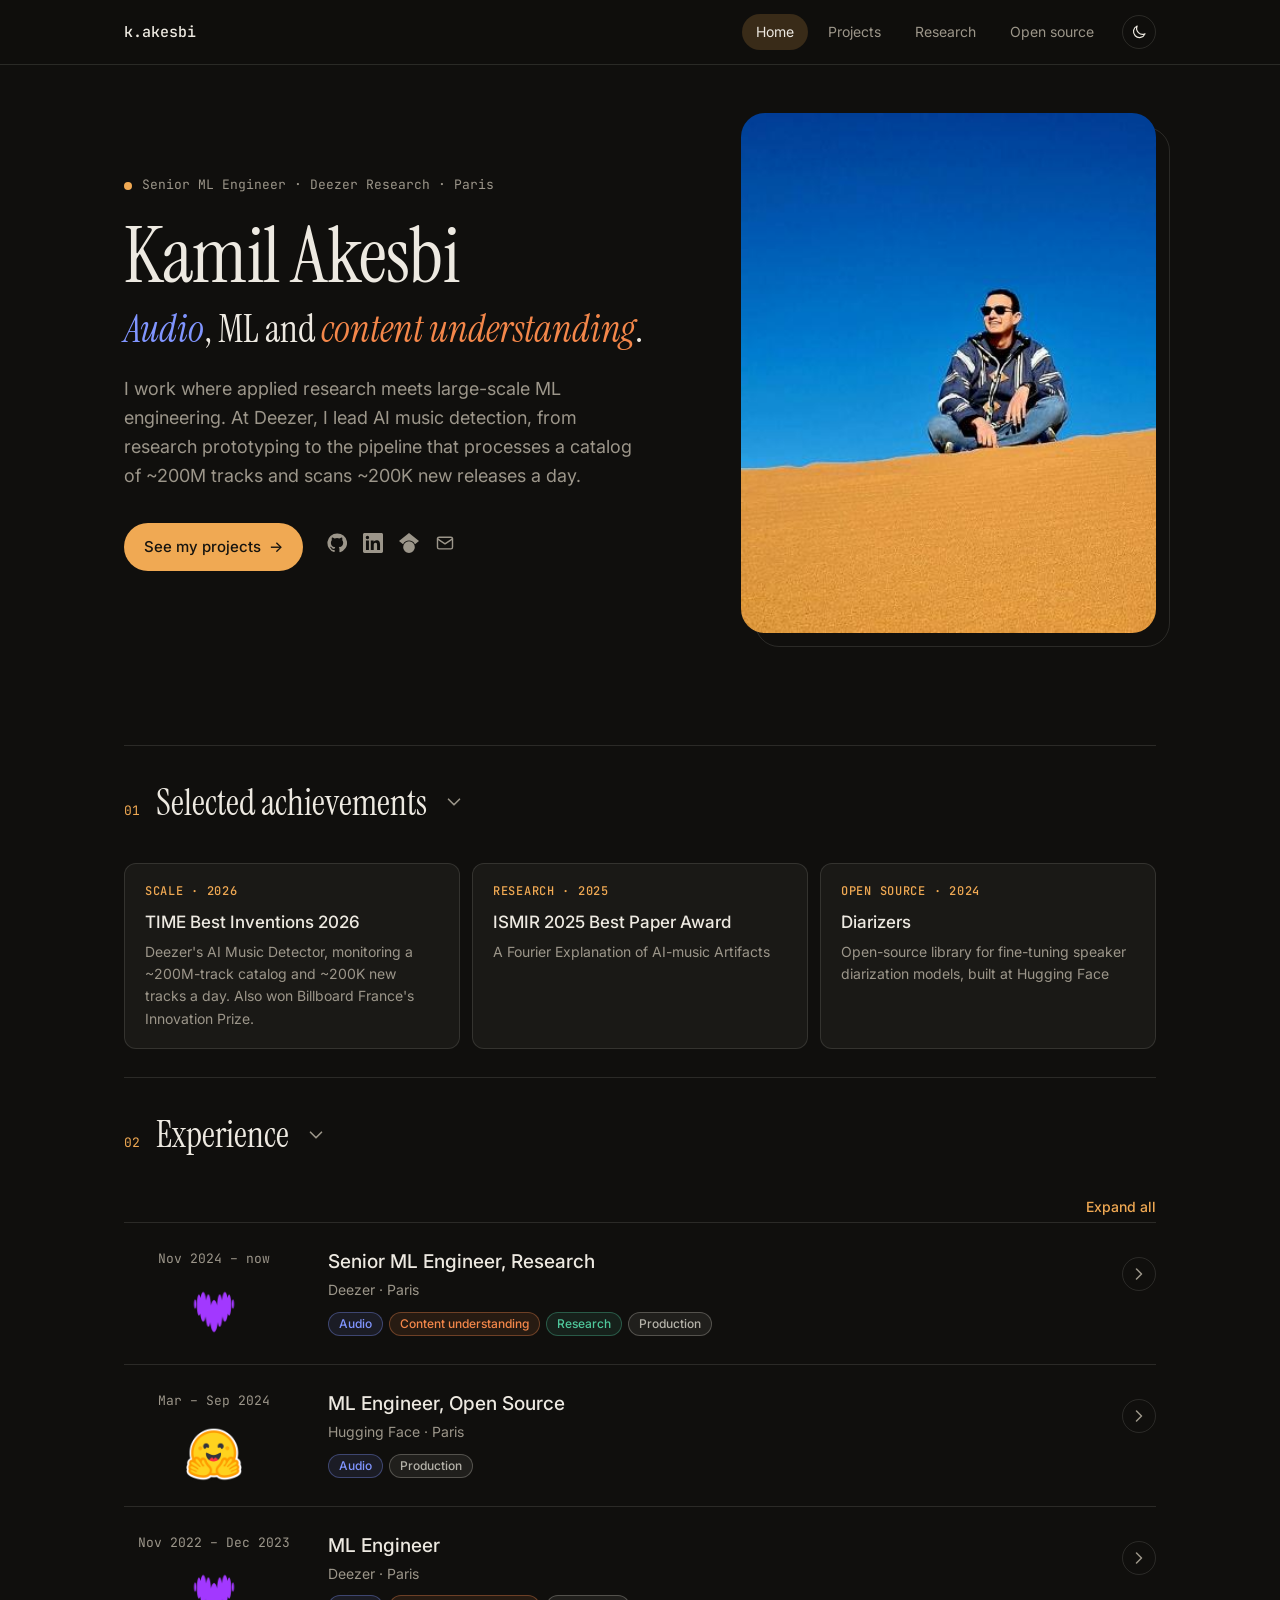
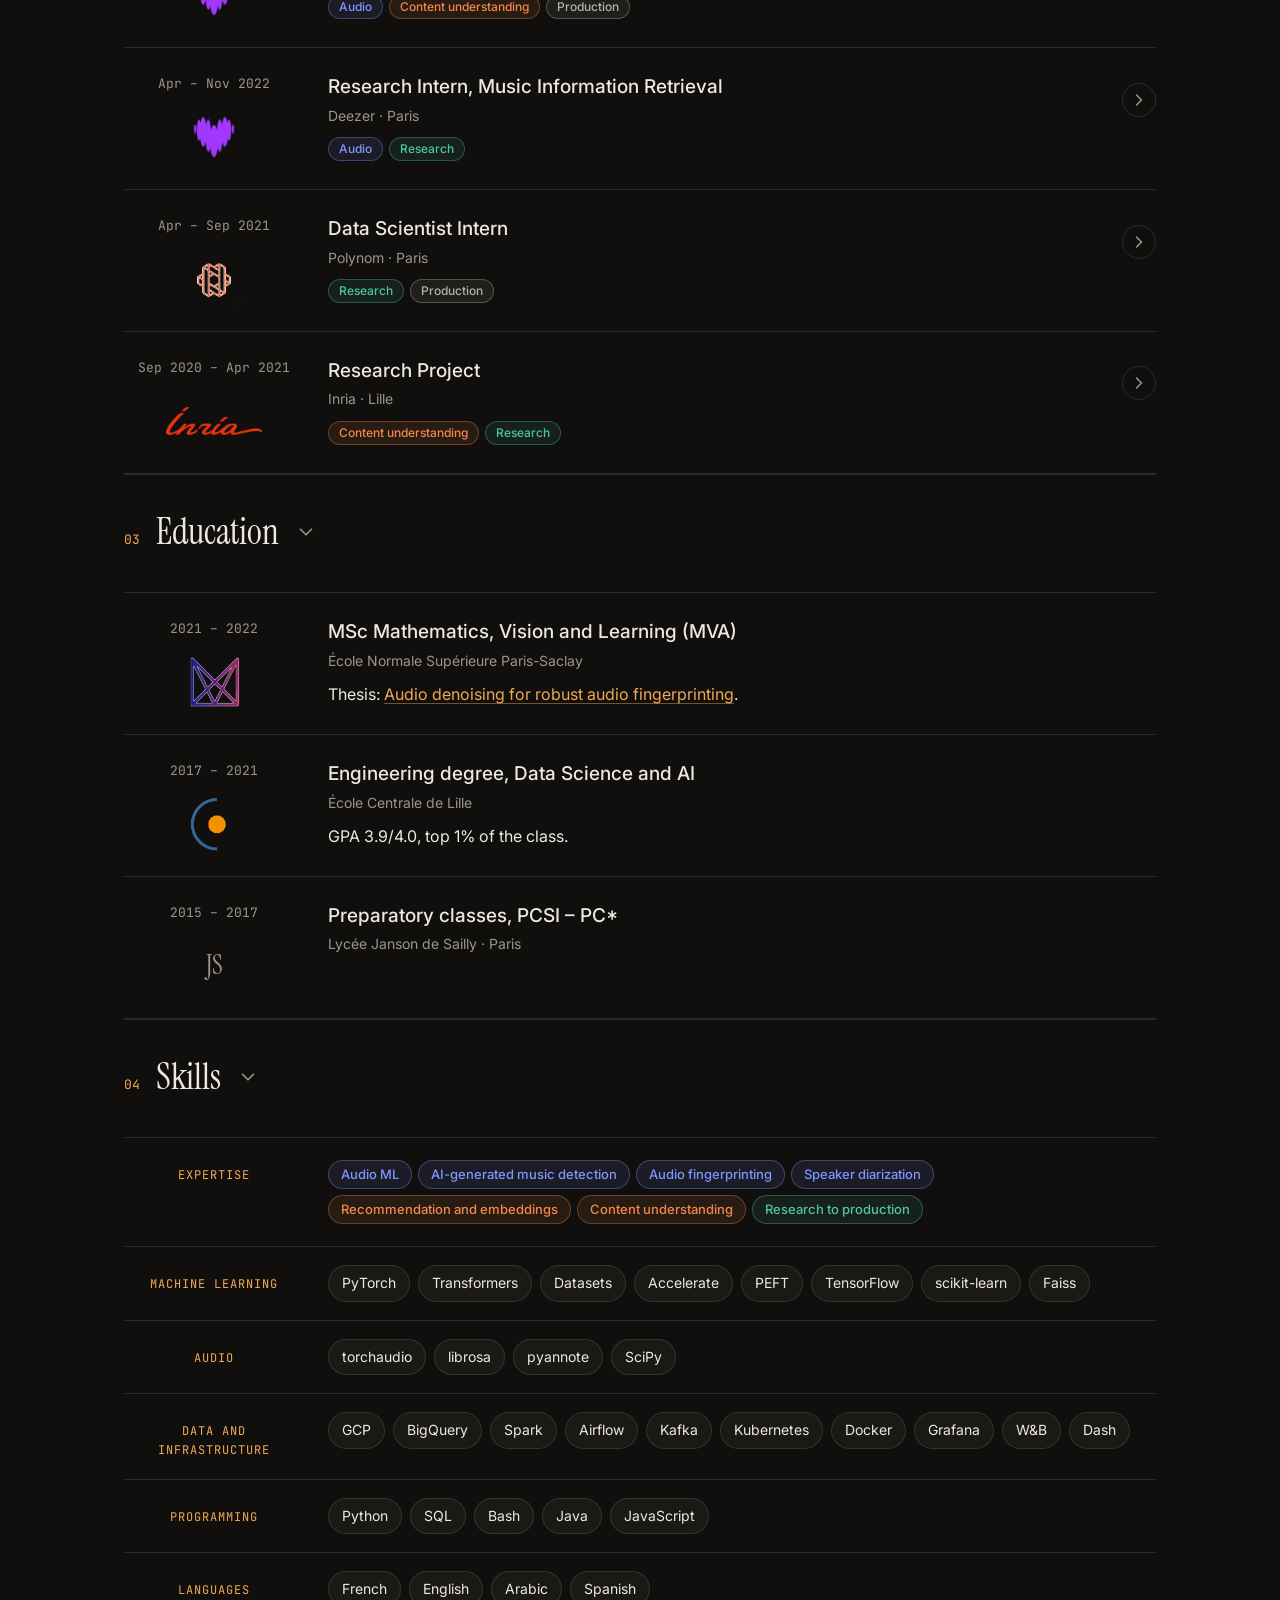
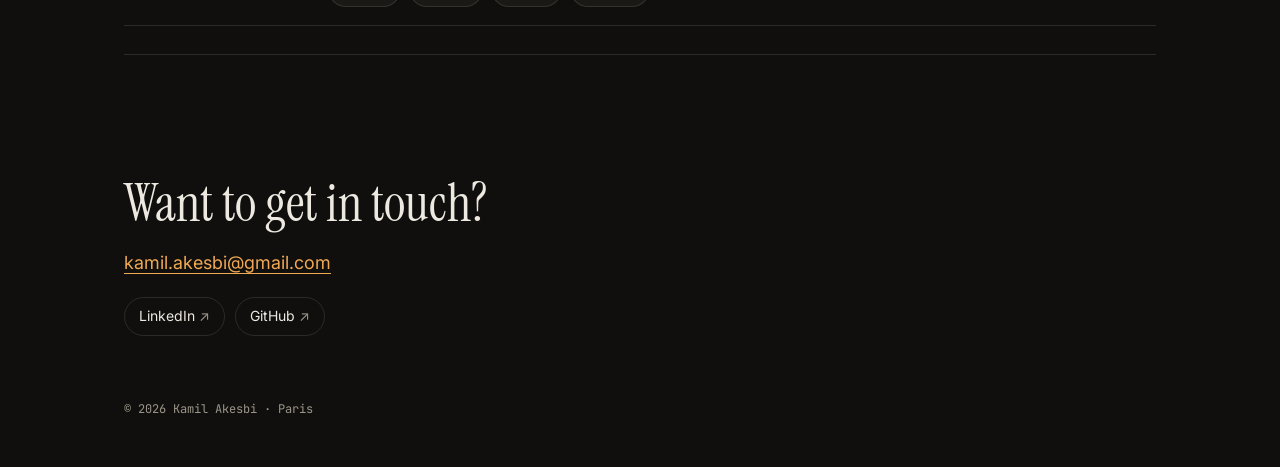
==== commit 22bd1774: "Open the site in dark mode by default" ====
--- a/index.html
+++ b/index.html
@@ -15,7 +15,7 @@
   <link href="https://fonts.googleapis.com/css2?family=Instrument+Serif:ital@0;1&family=Inter:wght@400;500;600&family=JetBrains+Mono:wght@400;500&display=swap" rel="stylesheet">
   <link rel="stylesheet" href="styles.css?v=46">
   <script>
-    try { const t = localStorage.getItem('theme'); if (t) document.documentElement.dataset.theme = t; } catch (e) {}
+    let t = null; try { t = localStorage.getItem('theme'); } catch (e) {} document.documentElement.dataset.theme = t || 'dark';
   </script>
 </head>
 <body>
